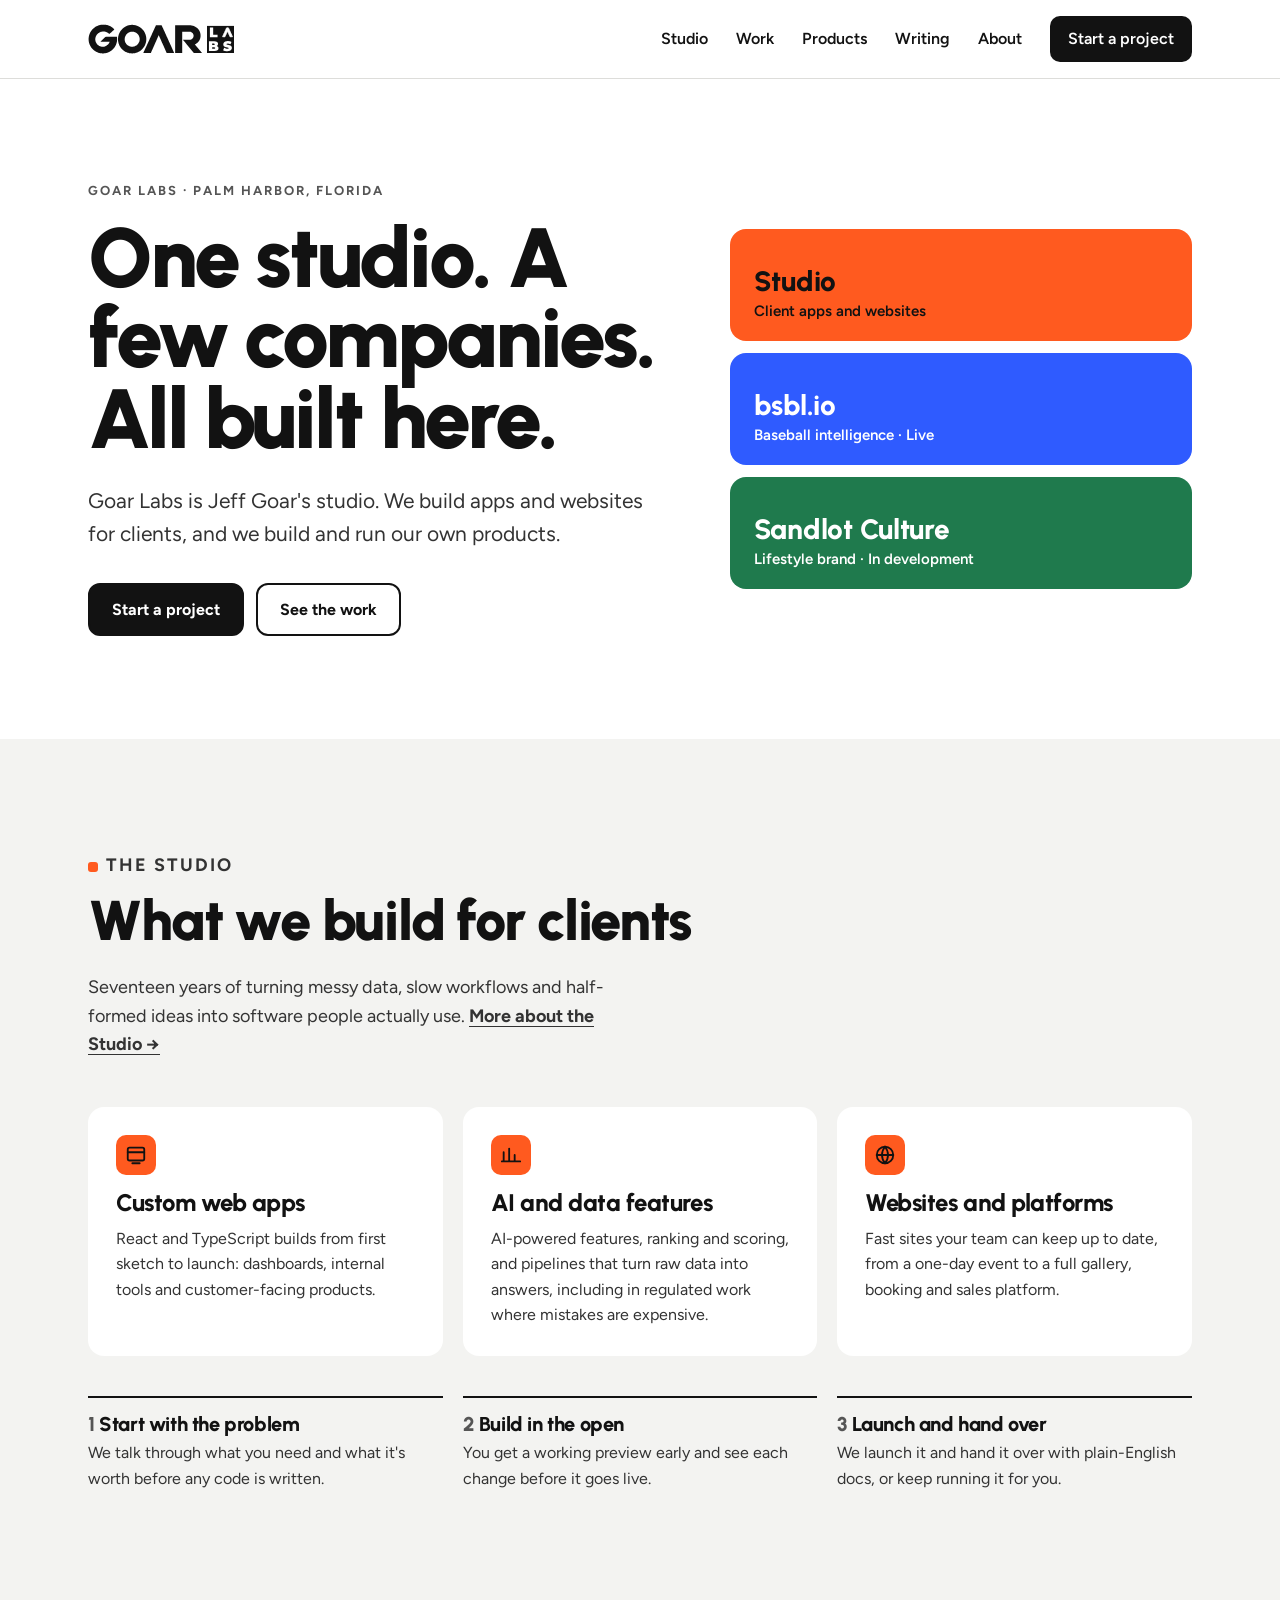
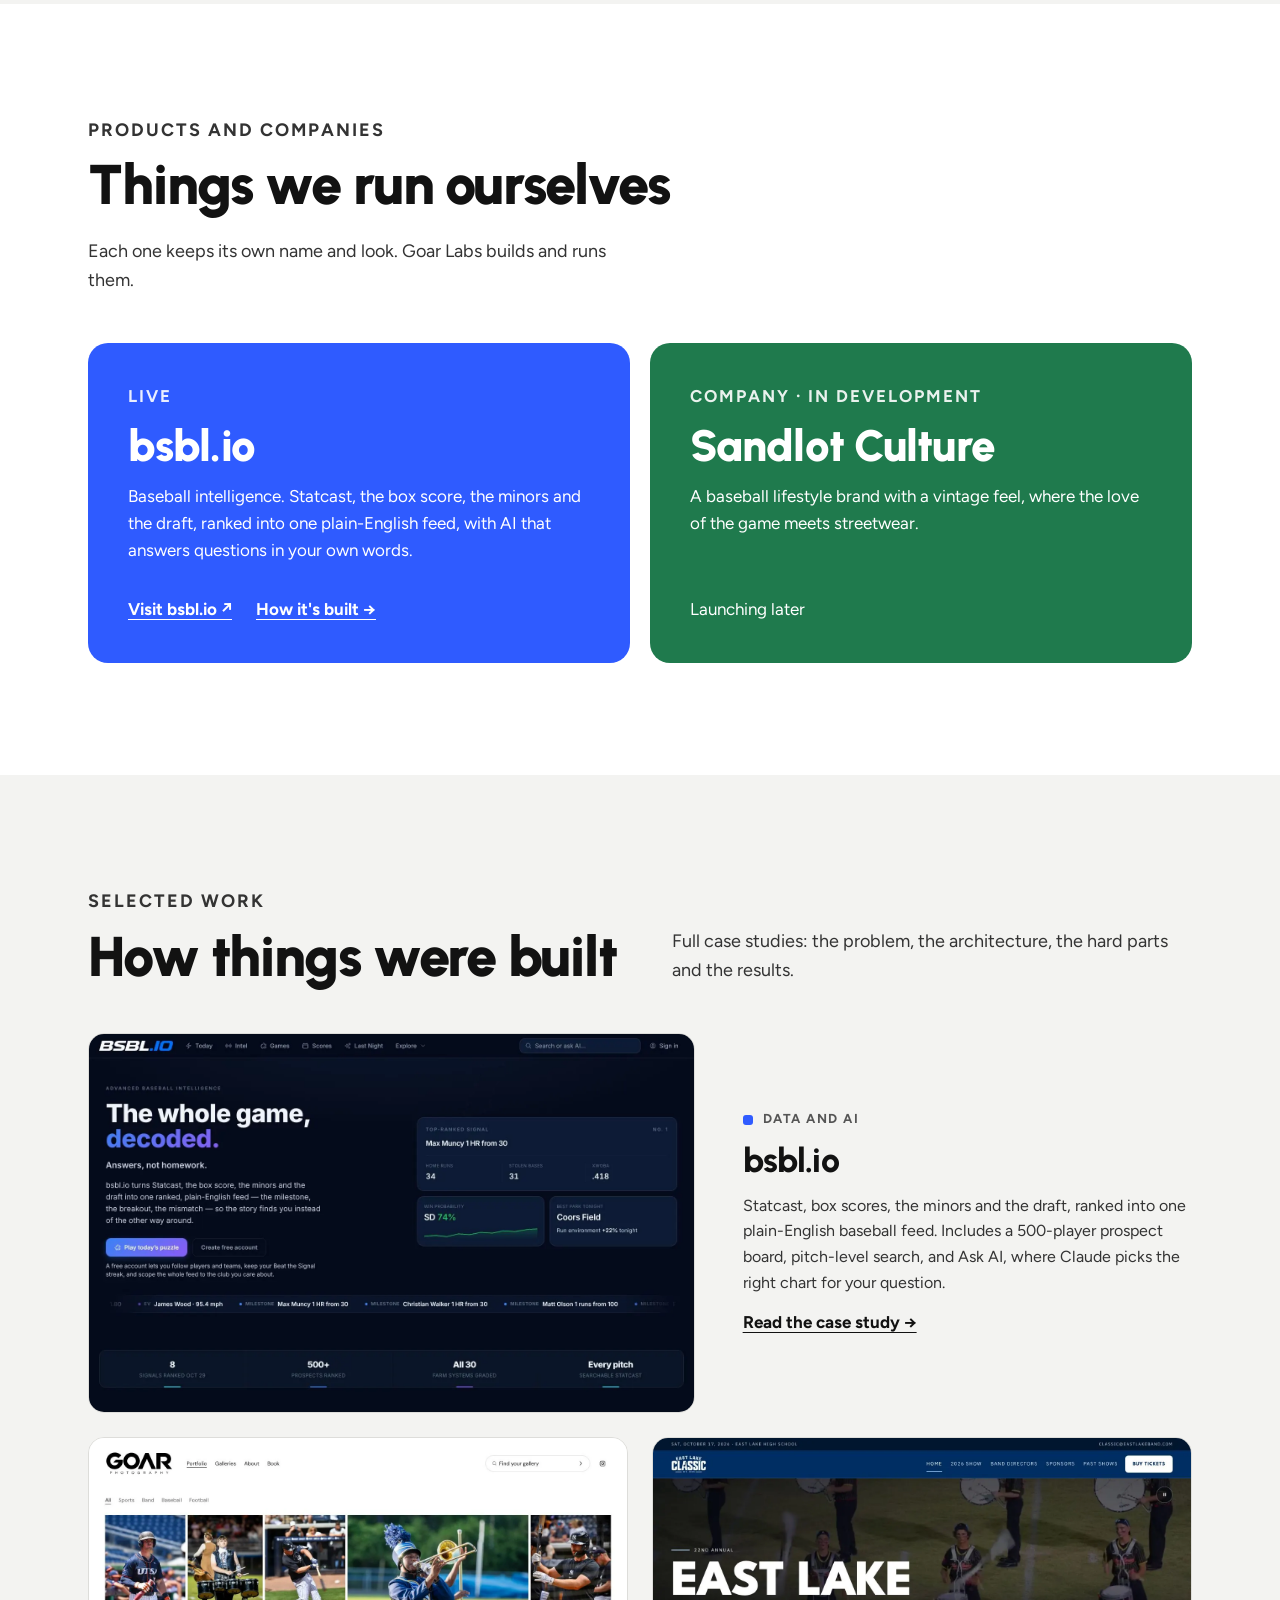
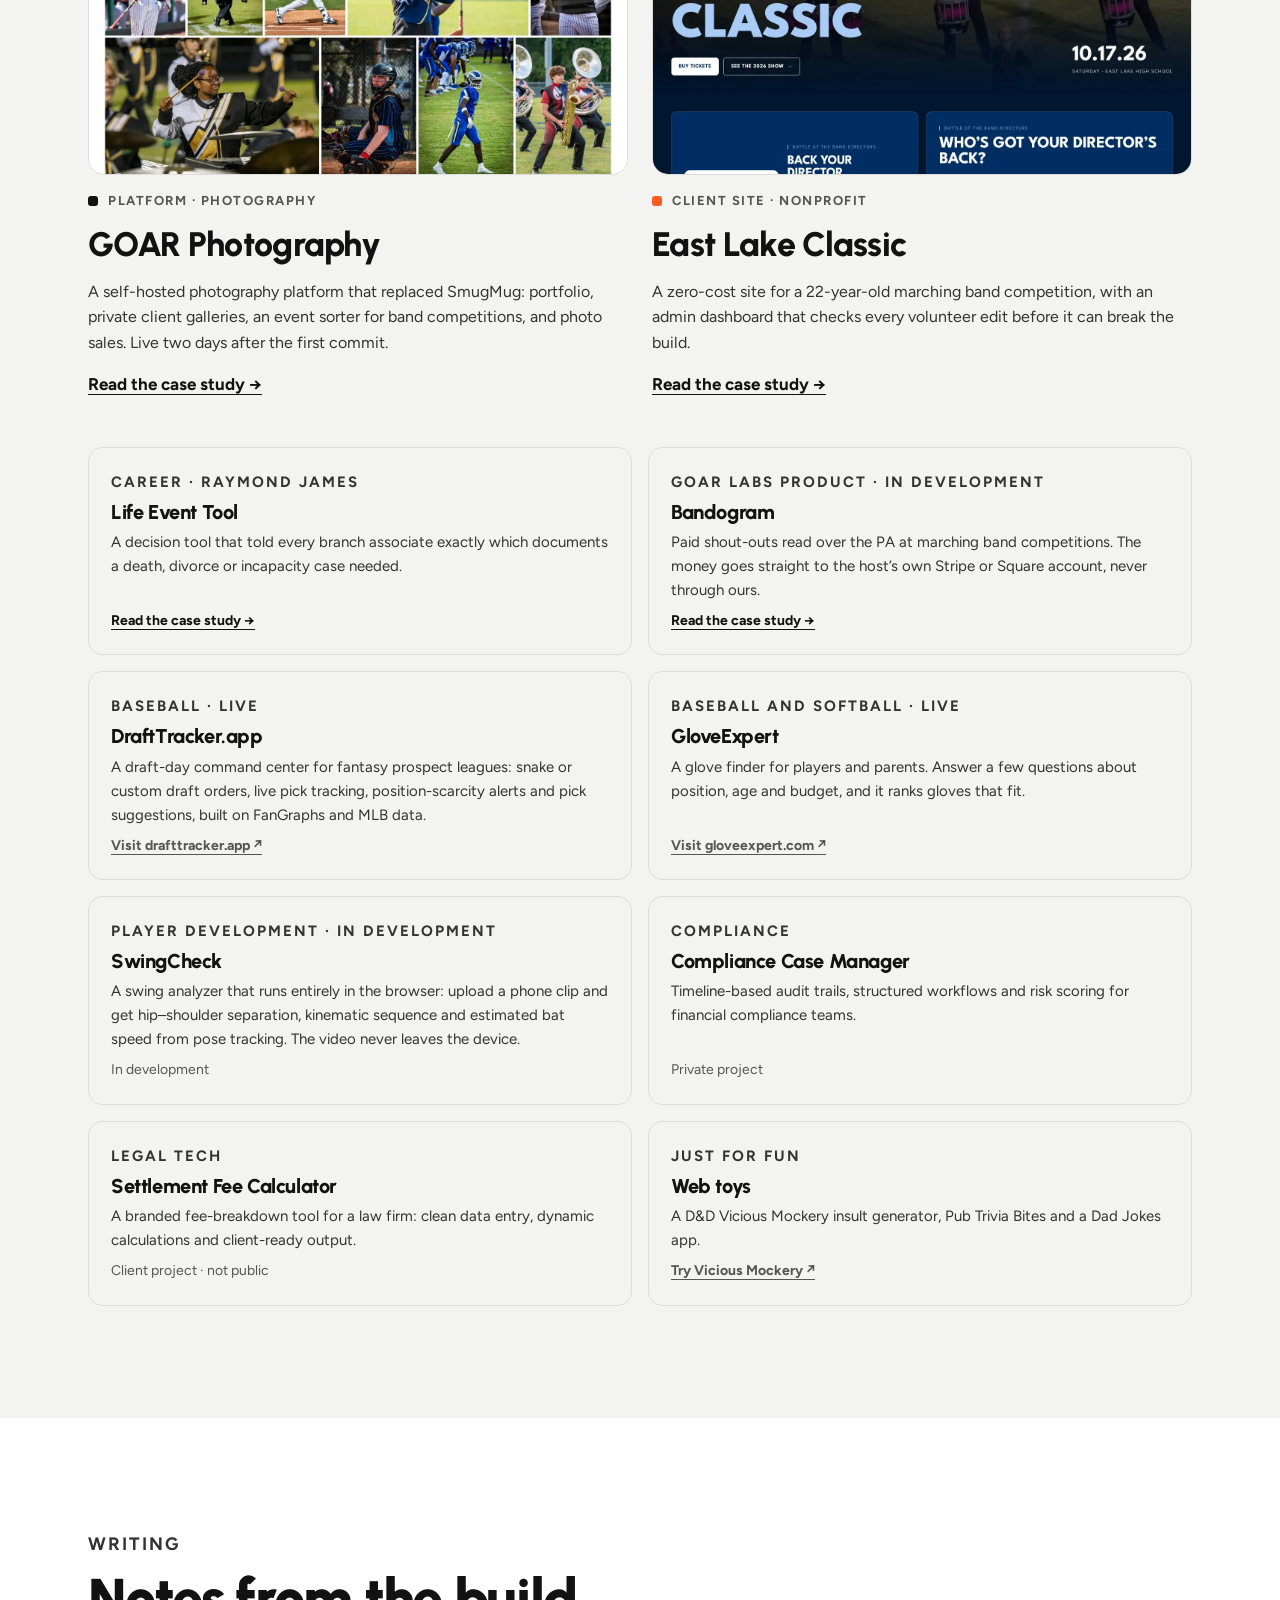
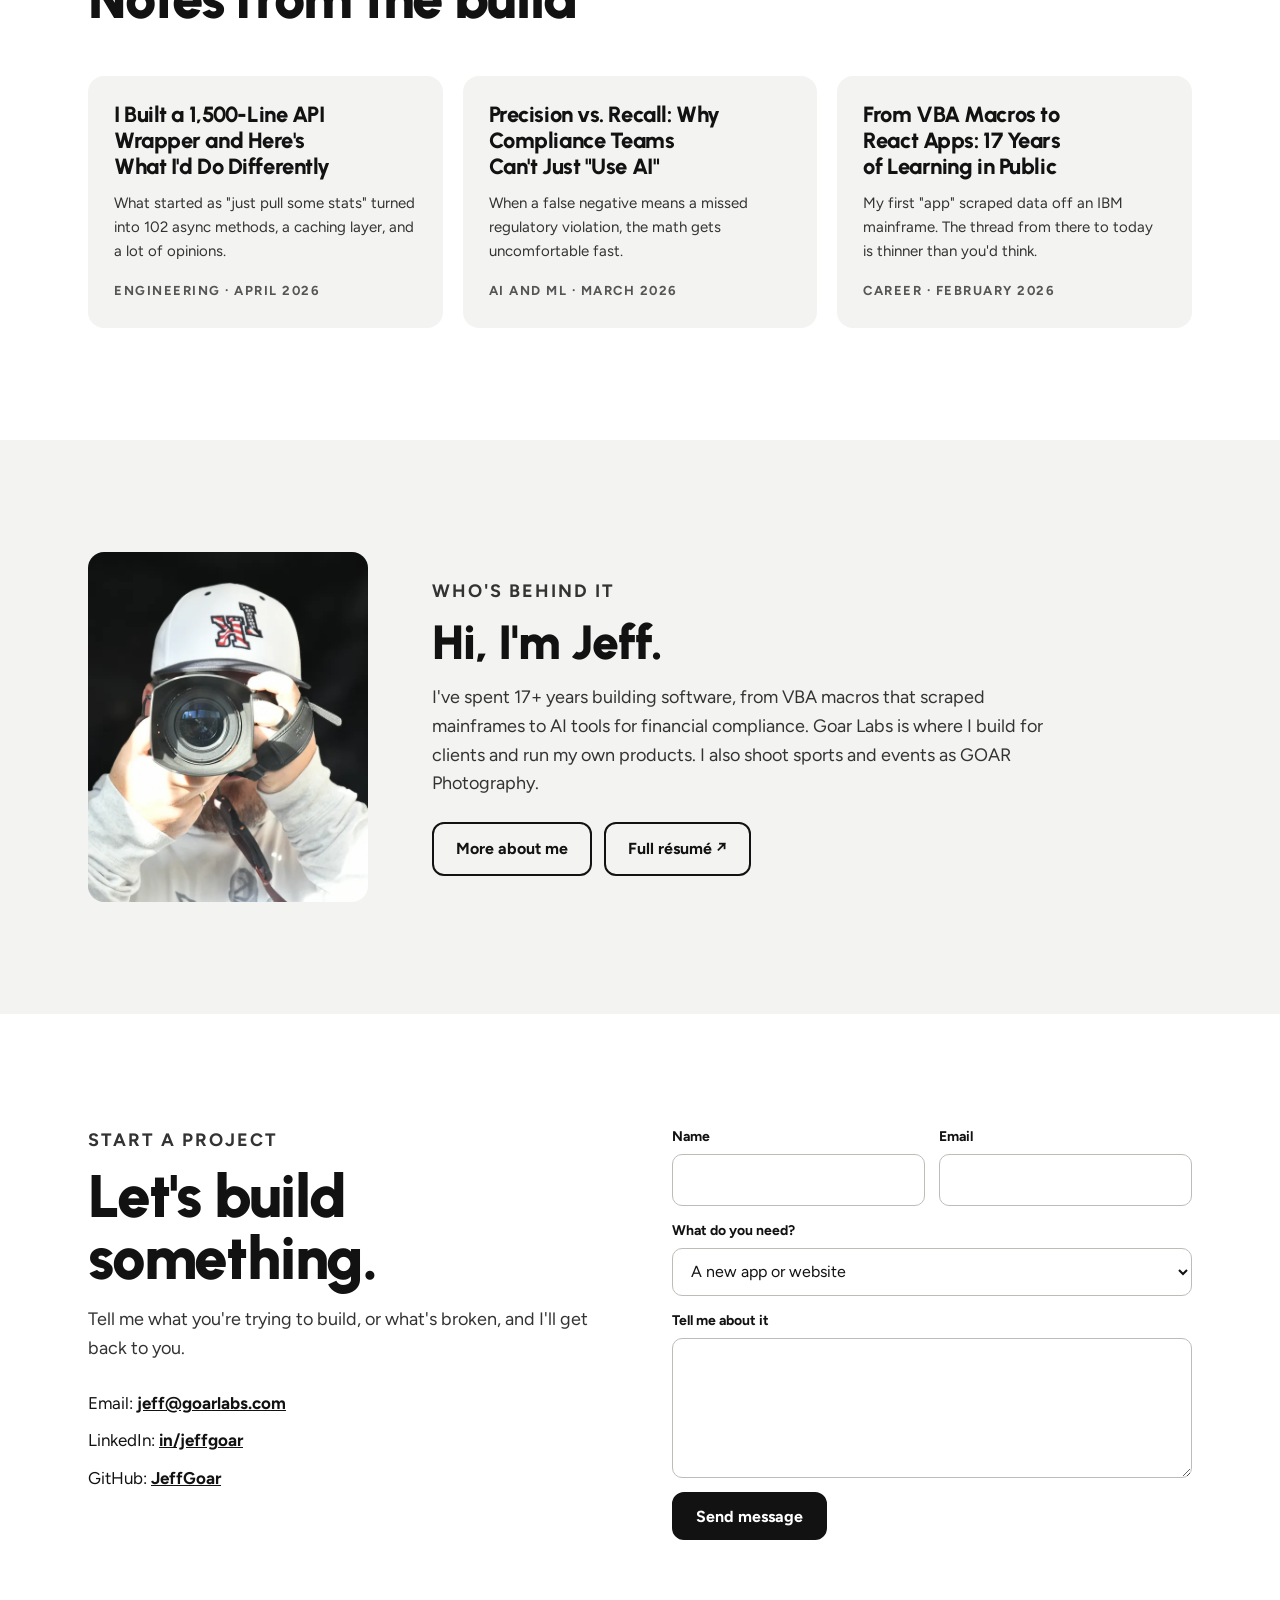
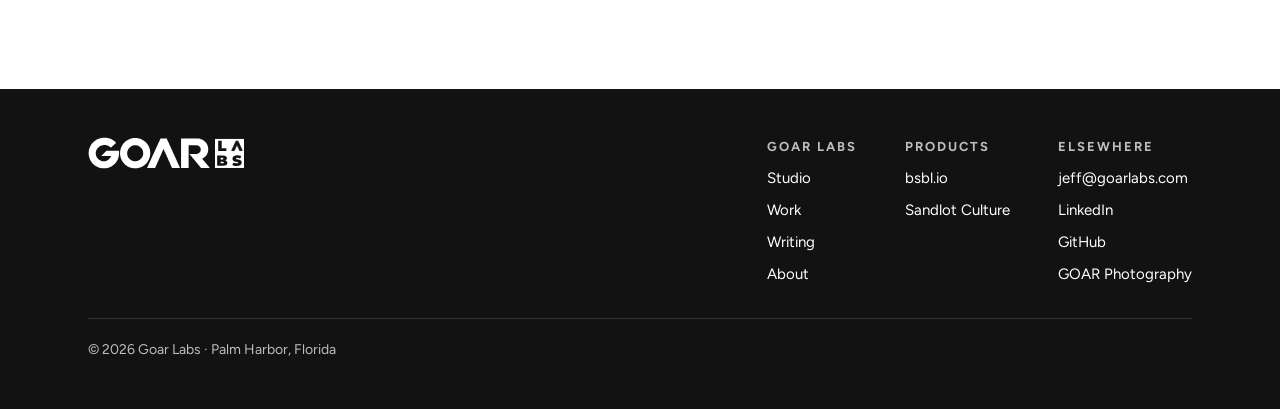
==== index.html @ efc2dc74 "Goar Labs site, with a Studio page for client work Fresh start of goarlabs.com in this repo, moved f" ====
<!DOCTYPE html>
<html lang="en">
<head>
<meta charset="UTF-8">
<meta name="viewport" content="width=device-width, initial-scale=1">
<title>Goar Labs: apps, websites and products from Palm Harbor, Florida</title>
<meta name="description" content="Goar Labs is Jeff Goar's studio in Palm Harbor, Florida. We build apps and websites for clients and run our own products, including bsbl.io.">
<meta name="author" content="Jeff Goar">
<link rel="canonical" href="https://goarlabs.com/">
<meta property="og:type" content="website">
<meta property="og:site_name" content="Goar Labs">
<meta property="og:url" content="https://goarlabs.com/">
<meta property="og:title" content="Goar Labs">
<meta property="og:description" content="One studio. A few companies. All built here. Apps, websites and products from Palm Harbor, Florida.">
<meta property="og:image" content="https://goarlabs.com/og-image.png">
<meta property="og:image:width" content="1200">
<meta property="og:image:height" content="630">
<meta property="og:image:alt" content="Goar Labs logo with the line: One studio. A few companies. All built here.">
<meta name="twitter:card" content="summary_large_image">
<meta name="twitter:image" content="https://goarlabs.com/og-image.png">
<meta name="theme-color" content="#FFFFFF">
<link rel="icon" href="/assets/brand/goar-labs-favicon.svg" type="image/svg+xml">
<link rel="icon" href="/assets/brand/favicon-32.png" sizes="32x32" type="image/png">
<link rel="apple-touch-icon" href="/assets/brand/apple-touch-icon.png">
<link rel="preconnect" href="https://fonts.googleapis.com">
<link rel="preconnect" href="https://fonts.gstatic.com" crossorigin>
<link rel="stylesheet" href="https://fonts.googleapis.com/css2?family=Urbanist:wght@700;800;900&family=Figtree:wght@400;500;600;700&display=swap">
<link rel="stylesheet" href="/assets/site.css">
<script type="application/ld+json">
{"@context":"https://schema.org","@type":"Organization","name":"Goar Labs","url":"https://goarlabs.com/","logo":"https://goarlabs.com/assets/brand/icon-512.png","founder":{"@type":"Person","name":"Jeff Goar","url":"https://www.jeffgoar.com/"},"email":"jeff@goarlabs.com","address":{"@type":"PostalAddress","addressLocality":"Palm Harbor","addressRegion":"FL","addressCountry":"US"},"sameAs":["https://www.linkedin.com/in/jeffgoar/","https://github.com/JeffGoar"]}
</script>
</head>
<body>
<a class="skip-link" href="#main">Skip to content</a>
<header class="site-header"><div class="wrap">
  <a class="brand" href="/" aria-label="Goar Labs home"><img src="/assets/brand/goar-labs-logo.svg" alt="Goar Labs" width="148" height="30"></a>
  <nav class="site-nav" aria-label="Main"><a href="/studio/">Studio</a><a href="/#work">Work</a><a href="/#products">Products</a><a href="/#writing">Writing</a><a href="/about.html">About</a><a class="nav-cta" href="/#contact">Start a project</a></nav>
</div></header>

<main id="main">

<section class="hero">
  <div class="wrap">
    <div>
      <p class="eyebrow">Goar Labs · Palm Harbor, Florida</p>
      <h1 style="margin-top: 16px">One studio. A few companies. All built here.</h1>
      <p class="hero-lede">Goar Labs is Jeff Goar's studio. We build apps and websites for clients, and we build and run our own products.</p>
      <div class="btn-row"><a class="btn btn-primary" href="#contact">Start a project</a><a class="btn btn-secondary" href="#work">See the work</a></div>
    </div>
    <div class="hero-tiles">
      <a class="tile tile-studio" href="/studio/"><b>Studio</b><span>Client apps and websites</span></a>
      <a class="tile tile-bsbl" href="#products"><b>bsbl.io</b><span>Baseball intelligence · Live</span></a>
      <a class="tile tile-sandlot" href="#products"><b>Sandlot Culture</b><span>Lifestyle brand · In development</span></a>
    </div>
  </div>
</section>

<section class="section section-panel" id="studio">
  <div class="wrap">
    <div class="section-head">
      <div><p class="eyebrow"><span class="dot dot-studio" style="display: inline-block; margin-right: 8px; vertical-align: -1px"></span>The Studio</p><h2 style="margin-top: 12px">What we build for clients</h2></div>
      <p>Seventeen years of turning messy data, slow workflows and half-formed ideas into software people actually use. <a class="text-link" href="/studio/">More about the Studio →</a></p>
    </div>
    <div class="services">
      <div class="service">
        <span class="service-mark" aria-hidden="true"><svg viewBox="0 0 24 24"><rect x="3" y="4" width="18" height="14" rx="2"/><path d="M3 9h18M8 21h8"/></svg></span>
        <h3>Custom web apps</h3>
        <p>React and TypeScript builds from first sketch to launch: dashboards, internal tools and customer-facing products.</p>
      </div>
      <div class="service">
        <span class="service-mark" aria-hidden="true"><svg viewBox="0 0 24 24"><path d="M4 19V9M10 19V5M16 19v-7M22 19H2"/></svg></span>
        <h3>AI and data features</h3>
        <p>AI-powered features, ranking and scoring, and pipelines that turn raw data into answers, including in regulated work where mistakes are expensive.</p>
      </div>
      <div class="service">
        <span class="service-mark" aria-hidden="true"><svg viewBox="0 0 24 24"><circle cx="12" cy="12" r="9"/><path d="M3 12h18M12 3a14 14 0 0 1 0 18M12 3a14 14 0 0 0 0 18"/></svg></span>
        <h3>Websites and platforms</h3>
        <p>Fast sites your team can keep up to date, from a one-day event to a full gallery, booking and sales platform.</p>
      </div>
    </div>
    <div class="steps">
      <div class="step"><h3>Start with the problem</h3><p>We talk through what you need and what it's worth before any code is written.</p></div>
      <div class="step"><h3>Build in the open</h3><p>You get a working preview early and see each change before it goes live.</p></div>
      <div class="step"><h3>Launch and hand over</h3><p>We launch it and hand it over with plain-English docs, or keep running it for you.</p></div>
    </div>
  </div>
</section>

<section class="section" id="products">
  <div class="wrap">
    <div class="section-head">
      <div><p class="eyebrow">Products and companies</p><h2 style="margin-top: 12px">Things we run ourselves</h2></div>
      <p>Each one keeps its own name and look. Goar Labs builds and runs them.</p>
    </div>
    <div class="ventures">
      <div class="venture venture-bsbl">
        <p class="eyebrow">Live</p>
        <h3>bsbl.io</h3>
        <p>Baseball intelligence. Statcast, the box score, the minors and the draft, ranked into one plain-English feed, with AI that answers questions in your own words.</p>
        <div class="venture-links"><a href="https://bsbl.io" target="_blank" rel="noopener">Visit bsbl.io ↗</a><a href="/work/bsbl-io.html">How it's built →</a></div>
      </div>
      <div class="venture venture-sandlot">
        <p class="eyebrow">Company · In development</p>
        <h3>Sandlot Culture</h3>
        <p>A baseball lifestyle brand with a vintage feel, where the love of the game meets streetwear.</p>
        <div class="venture-links"><span>Launching later</span></div>
      </div>
    </div>
  </div>
</section>

<section class="section section-panel" id="work">
  <div class="wrap">
    <div class="section-head">
      <div><p class="eyebrow">Selected work</p><h2 style="margin-top: 12px">How things were built</h2></div>
      <p>Full case studies: the problem, the architecture, the hard parts and the results.</p>
    </div>
    <div class="work-grid">
      <a class="work-card featured" href="/work/bsbl-io.html">
        <span class="work-shot"><img src="/assets/work/bsbl-io/home.webp" width="1440" height="900" alt="bsbl.io home page with the headline The whole game, decoded and a top-ranked signal card" loading="lazy"></span>
        <span style="display: flex; flex-direction: column; gap: 14px">
          <span class="work-meta"><span class="dot dot-bsbl"></span>Data and AI</span>
          <h3>bsbl.io</h3>
          <p>Statcast, box scores, the minors and the draft, ranked into one plain-English baseball feed. Includes a 500-player prospect board, pitch-level search, and Ask AI, where Claude picks the right chart for your question.</p>
          <span class="text-link">Read the case study →</span>
        </span>
      </a>
      <a class="work-card" href="/work/goar-photography.html">
        <span class="work-shot"><img src="/assets/work/goar-photography/home.webp" width="1440" height="900" alt="GOAR Photography portfolio grid of sports and marching band photos" loading="lazy"></span>
        <span class="work-meta"><span class="dot dot-ink"></span>Platform · Photography</span>
        <h3>GOAR Photography</h3>
        <p>A self-hosted photography platform that replaced SmugMug: portfolio, private client galleries, an event sorter for band competitions, and photo sales. Live two days after the first commit.</p>
        <span class="text-link">Read the case study →</span>
      </a>
      <a class="work-card" href="/work/east-lake-classic.html">
        <span class="work-shot"><img src="/assets/work/east-lake-classic/home.webp" width="1440" height="900" alt="East Lake Classic home page with a marching band hero and the show date" loading="lazy"></span>
        <span class="work-meta"><span class="dot dot-studio"></span>Client site · Nonprofit</span>
        <h3>East Lake Classic</h3>
        <p>A zero-cost site for a 22-year-old marching band competition, with an admin dashboard that checks every volunteer edit before it can break the build.</p>
        <span class="text-link">Read the case study →</span>
      </a>
    </div>
    <div class="mini-grid">
      <a class="mini" href="/work/life-event-tool.html" style="text-decoration: none"><p class="eyebrow">Career · Raymond James</p><h3>Life Event Tool</h3><p>A decision tool that told every branch associate exactly which documents a death, divorce or incapacity case needed.</p><span class="status text-link" style="color: var(--ink)">Read the case study →</span></a>
      <a class="mini" href="/work/bandogram.html" style="text-decoration: none"><p class="eyebrow">Goar Labs product · In development</p><h3>Bandogram</h3><p>Paid shout-outs read over the PA at marching band competitions. The money goes straight to the host’s own Stripe or Square account, never through ours.</p><span class="status text-link" style="color: var(--ink)">Read the case study →</span></a>
      <div class="mini"><p class="eyebrow">Baseball · Live</p><h3>DraftTracker.app</h3><p>A draft-day command center for fantasy prospect leagues: snake or custom draft orders, live pick tracking, position-scarcity alerts and pick suggestions, built on FanGraphs and MLB data.</p><a class="status text-link" href="https://drafttracker.app" target="_blank" rel="noopener">Visit drafttracker.app ↗</a></div>
      <div class="mini"><p class="eyebrow">Baseball and softball · Live</p><h3>GloveExpert</h3><p>A glove finder for players and parents. Answer a few questions about position, age and budget, and it ranks gloves that fit.</p><a class="status text-link" href="https://gloveexpert.com" target="_blank" rel="noopener">Visit gloveexpert.com ↗</a></div>
      <div class="mini"><p class="eyebrow">Player development · In development</p><h3>SwingCheck</h3><p>A swing analyzer that runs entirely in the browser: upload a phone clip and get hip–shoulder separation, kinematic sequence and estimated bat speed from pose tracking. The video never leaves the device.</p><span class="status">In development</span></div>
      <div class="mini"><p class="eyebrow">Compliance</p><h3>Compliance Case Manager</h3><p>Timeline-based audit trails, structured workflows and risk scoring for financial compliance teams.</p><span class="status">Private project</span></div>
      <div class="mini"><p class="eyebrow">Legal tech</p><h3>Settlement Fee Calculator</h3><p>A branded fee-breakdown tool for a law firm: clean data entry, dynamic calculations and client-ready output.</p><span class="status">Client project · not public</span></div>
      <div class="mini"><p class="eyebrow">Just for fun</p><h3>Web toys</h3><p>A D&amp;D Vicious Mockery insult generator, Pub Trivia Bites and a Dad Jokes app.</p><a class="status text-link" href="https://jeffgoar.com/viciousmockery/" target="_blank" rel="noopener">Try Vicious Mockery ↗</a></div>
    </div>
  </div>
</section>

<section class="section" id="writing">
  <div class="wrap">
    <div class="section-head">
      <div><p class="eyebrow">Writing</p><h2 style="margin-top: 12px">Notes from the build</h2></div>
    </div>
    <div class="post-grid">
      <a class="post" href="/writing/api-wrapper.html" style="background: var(--panel)"><h3>I Built a 1,500-Line API Wrapper and Here's What I'd Do Differently</h3><p>What started as "just pull some stats" turned into 102 async methods, a caching layer, and a lot of opinions.</p><span class="work-meta">Engineering · April 2026</span></a>
      <a class="post" href="/writing/precision-vs-recall.html" style="background: var(--panel)"><h3>Precision vs. Recall: Why Compliance Teams Can't Just "Use AI"</h3><p>When a false negative means a missed regulatory violation, the math gets uncomfortable fast.</p><span class="work-meta">AI and ML · March 2026</span></a>
      <a class="post" href="/writing/vba-to-react.html" style="background: var(--panel)"><h3>From VBA Macros to React Apps: 17 Years of Learning in Public</h3><p>My first "app" scraped data off an IBM mainframe. The thread from there to today is thinner than you'd think.</p><span class="work-meta">Career · February 2026</span></a>
    </div>
  </div>
</section>

<section class="section section-panel about-strip">
  <div class="wrap">
    <img src="/assets/about/jeff-600.webp" width="600" height="750" alt="Jeff Goar holding a camera" loading="lazy">
    <div>
      <p class="eyebrow">Who's behind it</p>
      <h2 style="margin-top: 12px">Hi, I'm Jeff.</h2>
      <p>I've spent 17+ years building software, from VBA macros that scraped mainframes to AI tools for financial compliance. Goar Labs is where I build for clients and run my own products. I also shoot sports and events as GOAR Photography.</p>
      <div class="btn-row"><a class="btn btn-secondary" href="/about.html">More about me</a><a class="btn btn-secondary" href="https://www.jeffgoar.com/#experience" target="_blank" rel="noopener">Full résumé ↗</a></div>
    </div>
  </div>
</section>

<section class="section contact" id="contact">
  <div class="wrap">
    <div class="contact-intro">
      <p class="eyebrow">Start a project</p>
      <h2 style="margin-top: 12px">Let's build something.</h2>
      <p>Tell me what you're trying to build, or what's broken, and I'll get back to you.</p>
      <div class="contact-direct">
        <span>Email: <a href="mailto:jeff@goarlabs.com">jeff@goarlabs.com</a></span>
        <span>LinkedIn: <a href="https://www.linkedin.com/in/jeffgoar/" target="_blank" rel="noopener">in/jeffgoar</a></span>
        <span>GitHub: <a href="https://github.com/JeffGoar" target="_blank" rel="noopener">JeffGoar</a></span>
      </div>
    </div>
    <form class="contact-form" id="contact-form" novalidate>
      <div class="field-row">
        <div class="field"><label for="cf-name">Name</label><input id="cf-name" name="name" type="text" autocomplete="name" required></div>
        <div class="field"><label for="cf-email">Email</label><input id="cf-email" name="email" type="email" autocomplete="email" required></div>
      </div>
      <div class="field"><label for="cf-kind">What do you need?</label>
        <select id="cf-kind" name="kind"><option>A new app or website</option><option>An AI or data feature</option><option>Fixing or improving something</option><option>Something else</option></select>
      </div>
      <div class="field"><label for="cf-message">Tell me about it</label><textarea id="cf-message" name="message" required></textarea></div>
      <div><button class="btn btn-primary" type="submit">Send message</button></div>
      <p class="form-status" id="form-status" role="status" aria-live="polite"></p>
    </form>
  </div>
</section>

</main>

<footer class="site-footer"><div class="wrap">
  <a href="/" aria-label="Goar Labs home"><img src="/assets/brand/goar-labs-logo-white.svg" alt="Goar Labs" width="158" height="32"></a>
  <div class="footer-cols">
    <div><b>Goar Labs</b><a href="/studio/">Studio</a><a href="/#work">Work</a><a href="/#writing">Writing</a><a href="/about.html">About</a></div>
    <div><b>Products</b><a href="https://bsbl.io" target="_blank" rel="noopener">bsbl.io</a><span>Sandlot Culture</span></div>
    <div><b>Elsewhere</b><a href="mailto:jeff@goarlabs.com">jeff@goarlabs.com</a><a href="https://www.linkedin.com/in/jeffgoar/" target="_blank" rel="noopener">LinkedIn</a><a href="https://github.com/JeffGoar" target="_blank" rel="noopener">GitHub</a><a href="https://goarphotography.com" target="_blank" rel="noopener">GOAR Photography</a></div>
  </div>
  <p class="footer-base">© 2026 Goar Labs · Palm Harbor, Florida</p>
</div></footer>

<script>
// Set to a form endpoint (e.g. https://formspree.io/f/xxxxxxx) to send in the background.
// While empty, the form opens a pre-filled email instead.
var FORM_ENDPOINT = '';
var CONTACT_EMAIL = 'jeff@goarlabs.com';
document.getElementById('contact-form').addEventListener('submit', function (e) {
  e.preventDefault();
  var form = this;
  var name = form.name.value.trim(), email = form.email.value.trim(), kind = form.kind.value, msg = form.message.value.trim();
  var status = document.getElementById('form-status');
  function say(text, kindClass) { status.textContent = text; status.className = 'form-status ' + (kindClass || ''); }
  if (!name || !email || !msg) { say('Please fill in your name, email and message.', 'is-error'); return; }
  if (!/^[^\s@]+@[^\s@]+\.[^\s@]+$/.test(email)) { say('Please enter a valid email address.', 'is-error'); return; }
  if (!FORM_ENDPOINT) {
    window.location.href = 'mailto:' + CONTACT_EMAIL + '?subject=' + encodeURIComponent(kind + ' — ' + name) +
      '&body=' + encodeURIComponent(msg + '\n\n— ' + name + ' (' + email + ')');
    say('Opening your email app… If nothing happens, email ' + CONTACT_EMAIL + ' directly.', 'is-ok');
    return;
  }
  var btn = form.querySelector('button'); btn.disabled = true; say('Sending…');
  fetch(FORM_ENDPOINT, { method: 'POST', headers: { 'Content-Type': 'application/json', 'Accept': 'application/json' }, body: JSON.stringify({ name: name, email: email, kind: kind, message: msg }) })
    .then(function (r) { if (!r.ok) throw new Error(r.status); form.reset(); say('Thanks, ' + name + '! Your message is on its way.', 'is-ok'); })
    .catch(function () { say('Something went wrong. Please email ' + CONTACT_EMAIL + ' directly.', 'is-error'); })
    .then(function () { btn.disabled = false; });
});
</script>
</body>
</html>
---- assets/site.css ----
/* Goar Labs site styles. One stylesheet for every page; case studies add work/case-study.css. */
:root {
  --ink: #121212; --paper: #FFFFFF; --panel: #F3F3F1; --line: #DDDDDA; --muted: #555555;
  --studio: #FF5A1F; --bsbl: #2F5BFF; --sandlot: #1F7A4D;
  --display: 'Urbanist', 'Helvetica Neue', Arial, sans-serif;
  --body: 'Figtree', 'Helvetica Neue', Arial, sans-serif;
  --mono: 'JetBrains Mono', ui-monospace, Menlo, monospace;
  --max: 1200px;
  --gutter: clamp(20px, 5vw, 48px);
}
*, *::before, *::after { box-sizing: border-box; }
html { scroll-behavior: smooth; -webkit-text-size-adjust: 100%; }
body { margin: 0; background: var(--paper); color: var(--ink); font-family: var(--body); font-size: 17px; line-height: 1.6; -webkit-font-smoothing: antialiased; }
img { max-width: 100%; height: auto; display: block; }
a { color: inherit; }
h1, h2, h3 { font-family: var(--display); font-weight: 800; line-height: 1.02; letter-spacing: -0.02em; margin: 0; text-wrap: balance; }
p { margin: 0; }
:focus-visible { outline: 3px solid var(--bsbl); outline-offset: 3px; border-radius: 4px; }
.skip-link { position: absolute; left: -9999px; top: 8px; background: var(--ink); color: var(--paper); padding: 10px 16px; z-index: 100; }
.skip-link:focus { left: 8px; }
.wrap { max-width: var(--max); margin: 0 auto; padding-inline: var(--gutter); }
.eyebrow { font-size: 13px; font-weight: 700; letter-spacing: 2px; text-transform: uppercase; color: var(--muted); }

/* Header */
.site-header { position: sticky; top: 0; z-index: 50; background: rgba(255,255,255,0.94); backdrop-filter: saturate(1.4) blur(10px); border-bottom: 1px solid var(--line); }
.site-header .wrap { display: flex; align-items: center; justify-content: space-between; gap: 16px 32px; flex-wrap: wrap; padding-block: 16px; }
.brand { display: inline-flex; flex-shrink: 0; }
.brand img { height: 30px; width: auto; }
.site-nav { display: flex; align-items: center; gap: 6px 28px; flex-wrap: wrap; }
.site-nav a { text-decoration: none; font-weight: 600; font-size: 16px; padding: 8px 0; }
.site-nav a:hover { color: var(--muted); }
.site-nav a[aria-current="page"] { text-decoration: underline; text-underline-offset: 6px; text-decoration-thickness: 2px; }
.site-nav .nav-cta { background: var(--ink); color: var(--paper); padding: 10px 18px; border-radius: 10px; }
.site-nav .nav-cta:hover { background: #333; color: var(--paper); }

/* Buttons */
.btn { display: inline-flex; align-items: center; justify-content: center; gap: 8px; min-height: 48px; padding: 12px 22px; border-radius: 12px; font-family: var(--body); font-size: 16px; font-weight: 700; text-decoration: none; border: 2px solid var(--ink); cursor: pointer; transition: background 0.2s, color 0.2s, transform 0.2s; }
.btn-primary { background: var(--ink); color: var(--paper); }
.btn-primary:hover { background: #333; border-color: #333; }
.btn-secondary { background: transparent; color: var(--ink); }
.btn-secondary:hover { background: var(--ink); color: var(--paper); }
.btn-row { display: flex; flex-wrap: wrap; gap: 12px; }

/* Sections */
.section { padding-block: clamp(64px, 9vw, 112px); }
.section-panel { background: var(--panel); }
.section-head { display: flex; justify-content: space-between; align-items: flex-end; gap: 24px; flex-wrap: wrap; margin-bottom: clamp(32px, 4vw, 48px); }
.section-head h2 { font-size: clamp(36px, 5vw, 56px); font-weight: 900; }
.section-head p { max-width: 520px; color: #333; font-size: 18px; }
.text-link { font-weight: 700; text-decoration: underline; text-underline-offset: 4px; }
.text-link:hover { color: var(--muted); }

/* Hero */
.hero { padding-block: clamp(56px, 8vw, 104px); }
.hero .wrap { display: grid; grid-template-columns: minmax(0, 1.25fr) minmax(0, 1fr); gap: clamp(32px, 5vw, 64px); align-items: center; }
.hero h1 { font-size: clamp(44px, 7vw, 84px); font-weight: 900; letter-spacing: -0.035em; line-height: 0.96; }
.hero-lede { font-size: clamp(18px, 2vw, 21px); color: #333; max-width: 560px; margin: 24px 0 32px; }
.hero-tiles { display: flex; flex-direction: column; gap: 12px; }

/* Venture tiles: one color per part of Goar Labs */
.tile { display: flex; flex-direction: column; justify-content: flex-end; gap: 2px; min-height: 112px; padding: 18px 24px; border-radius: 16px; text-decoration: none; transition: transform 0.25s; }
a.tile:hover { transform: translateX(4px); }
.tile b { font-family: var(--display); font-size: 28px; font-weight: 800; letter-spacing: -0.01em; line-height: 1.1; }
.tile span { font-size: 15px; font-weight: 600; }
.tile-studio { background: var(--studio); color: var(--ink); }
.tile-bsbl { background: var(--bsbl); color: var(--paper); }
.tile-sandlot { background: var(--sandlot); color: var(--paper); }
.tile-neutral { background: var(--panel); color: var(--ink); }
.tile-neutral span { color: var(--muted); }

/* Studio services */
.services { display: grid; grid-template-columns: repeat(3, minmax(0, 1fr)); gap: 20px; }
.service { background: var(--paper); border-radius: 16px; padding: 28px; display: flex; flex-direction: column; gap: 10px; }
.service h3 { font-size: 24px; }
.service p { color: #333; font-size: 16px; }
.service-mark { width: 40px; height: 40px; border-radius: 10px; background: var(--studio); display: flex; align-items: center; justify-content: center; margin-bottom: 6px; }
.service-mark svg { width: 22px; height: 22px; stroke: var(--ink); fill: none; stroke-width: 2; stroke-linecap: round; stroke-linejoin: round; }
.steps { display: grid; grid-template-columns: repeat(3, minmax(0, 1fr)); gap: 20px; margin-top: 40px; counter-reset: step; }
.step { border-top: 2px solid var(--ink); padding-top: 16px; }
.step h3 { font-size: 20px; margin-bottom: 6px; }
.step h3::before { counter-increment: step; content: counter(step) "  "; color: var(--muted); }
.step p { color: #333; font-size: 16px; }

/* Products and companies */
.ventures { display: grid; grid-template-columns: repeat(2, minmax(0, 1fr)); gap: 20px; }
.venture { border-radius: 20px; padding: clamp(28px, 4vw, 40px); display: flex; flex-direction: column; gap: 14px; min-height: 320px; }
.venture .eyebrow { color: inherit; opacity: 0.9; }
.venture h3 { font-size: clamp(34px, 4vw, 44px); font-weight: 900; }
.venture p { font-size: 17px; max-width: 460px; }
.venture .venture-links { margin-top: auto; display: flex; flex-wrap: wrap; gap: 12px 24px; }
.venture .venture-links a { font-weight: 700; text-decoration: underline; text-underline-offset: 4px; }
.venture-bsbl { background: var(--bsbl); color: var(--paper); }
.venture-sandlot { background: var(--sandlot); color: var(--paper); }

/* Work */
.work-grid { display: grid; grid-template-columns: repeat(2, minmax(0, 1fr)); gap: 24px; }
.work-card { display: flex; flex-direction: column; gap: 16px; text-decoration: none; }
.work-card.featured { grid-column: 1 / -1; display: grid; grid-template-columns: minmax(0, 1.35fr) minmax(0, 1fr); gap: clamp(24px, 4vw, 48px); align-items: center; }
.work-shot { border-radius: 16px; overflow: hidden; border: 1px solid var(--line); background: var(--panel); }
.work-shot img { width: 100%; aspect-ratio: 16 / 10; object-fit: cover; object-position: top; transition: transform 0.5s; }
.work-card:hover .work-shot img { transform: scale(1.02); }
.work-card h3 { font-size: clamp(26px, 3vw, 34px); }
.work-card p { color: #333; font-size: 16px; }
.work-meta { display: flex; align-items: center; gap: 10px; font-size: 13px; font-weight: 700; letter-spacing: 1.5px; text-transform: uppercase; color: var(--muted); }
.dot { width: 10px; height: 10px; border-radius: 3px; flex-shrink: 0; }
.dot-studio { background: var(--studio); } .dot-bsbl { background: var(--bsbl); } .dot-sandlot { background: var(--sandlot); } .dot-ink { background: var(--ink); }
.work-card .text-link { align-self: flex-start; }
.mini-grid { display: grid; grid-template-columns: repeat(2, minmax(0, 1fr)); gap: 16px; margin-top: 48px; }
.mini { border: 1px solid var(--line); border-radius: 14px; padding: 22px; display: flex; flex-direction: column; gap: 8px; }
.mini h3 { font-size: 20px; }
.mini p { color: #333; font-size: 15px; }
.mini .status { margin-top: auto; font-size: 14px; color: var(--muted); }
.mini-wide { grid-column: 1 / -1; }

/* Writing */
.post-grid { display: grid; grid-template-columns: repeat(3, minmax(0, 1fr)); gap: 20px; }
.post { background: var(--paper); border-radius: 16px; padding: 26px; display: flex; flex-direction: column; gap: 10px; text-decoration: none; transition: transform 0.25s; }
.post:hover { transform: translateY(-3px); }
.post h3 { font-size: 22px; line-height: 1.2; }
.post p { color: #333; font-size: 15px; }
.post .work-meta { margin-top: auto; padding-top: 8px; }

/* About strip */
.about-strip .wrap { display: grid; grid-template-columns: 280px minmax(0, 1fr); gap: clamp(28px, 5vw, 64px); align-items: center; }
.about-strip img { border-radius: 16px; aspect-ratio: 4 / 5; object-fit: cover; width: 100%; }
.about-strip h2 { font-size: clamp(32px, 4vw, 48px); font-weight: 900; margin-bottom: 16px; }
.about-strip p { font-size: 18px; color: #333; max-width: 640px; }
.about-strip .btn-row { margin-top: 24px; }

/* Contact */
.contact .wrap { display: grid; grid-template-columns: minmax(0, 1fr) minmax(0, 1fr); gap: clamp(32px, 5vw, 64px); }
.contact h2 { font-size: clamp(40px, 5vw, 60px); font-weight: 900; margin-bottom: 16px; }
.contact-intro p { font-size: 18px; color: #333; }
.contact-direct { margin-top: 28px; display: flex; flex-direction: column; gap: 10px; font-size: 17px; }
.contact-direct a { font-weight: 700; }
.contact-form { display: flex; flex-direction: column; gap: 14px; }
.field { display: flex; flex-direction: column; gap: 6px; }
.field label { font-size: 14px; font-weight: 700; }
.field input, .field textarea, .field select { font: inherit; font-size: 16px; color: var(--ink); background: var(--paper); border: 1.5px solid #BDBDB8; border-radius: 10px; padding: 12px 14px; min-height: 48px; }
.field input:focus, .field textarea:focus, .field select:focus { border-color: var(--ink); outline: 2px solid var(--ink); outline-offset: 0; }
.field textarea { min-height: 140px; resize: vertical; }
.field-row { display: grid; grid-template-columns: repeat(2, minmax(0, 1fr)); gap: 14px; }
.form-status { font-size: 15px; min-height: 1.5em; }
.form-status.is-error { color: #B42318; }
.form-status.is-ok { color: var(--sandlot); }

/* Footer */
.site-footer { background: var(--ink); color: var(--paper); padding-block: 48px; }
.site-footer .wrap { display: flex; justify-content: space-between; align-items: flex-start; gap: 32px; flex-wrap: wrap; }
.site-footer img { height: 32px; width: auto; }
.footer-cols { display: flex; gap: 48px; flex-wrap: wrap; }
.footer-cols div { display: flex; flex-direction: column; gap: 8px; font-size: 15px; }
.footer-cols b { font-size: 13px; letter-spacing: 2px; text-transform: uppercase; color: #BDBDBD; font-weight: 700; }
.footer-cols a { text-decoration: none; color: var(--paper); }
.footer-cols a:hover { text-decoration: underline; }
.footer-base { width: 100%; border-top: 1px solid #333; padding-top: 20px; font-size: 14px; color: #BDBDBD; }

/* Long-form pages (about, articles) */
.page-head { padding-block: clamp(48px, 7vw, 88px) clamp(24px, 4vw, 40px); }
.page-head h1 { font-size: clamp(42px, 6vw, 72px); font-weight: 900; }
.page-head p { font-size: 20px; color: #333; max-width: 680px; margin-top: 18px; }
.article { max-width: 720px; margin: 0 auto; padding: clamp(40px, 6vw, 72px) var(--gutter) 64px; }
.article .back { font-weight: 700; text-decoration: none; font-size: 15px; }
.article .back:hover { text-decoration: underline; }
.article-meta { display: flex; align-items: center; gap: 12px; flex-wrap: wrap; margin: 28px 0 16px; }
.article h1 { font-size: clamp(36px, 5vw, 52px); font-weight: 900; margin-bottom: 32px; }
.article-body p { font-size: 18px; line-height: 1.8; color: #262626; }
.article-body p + p { margin-top: 1.3em; }
.article-body strong { color: var(--ink); }
.article-body code { font-family: var(--mono); font-size: 0.85em; background: var(--panel); padding: 0.1em 0.4em; border-radius: 4px; }
.article-related { margin-top: 40px; padding: 22px 24px; background: var(--panel); border-radius: 14px; display: flex; justify-content: space-between; align-items: center; gap: 12px; flex-wrap: wrap; }
.share-row { display: flex; flex-wrap: wrap; gap: 10px; margin-top: 40px; padding-top: 28px; border-top: 1px solid var(--line); }
.share-btn { display: inline-flex; align-items: center; gap: 6px; min-height: 40px; padding: 8px 14px; border: 1.5px solid var(--line); border-radius: 10px; background: none; font: inherit; font-size: 14px; font-weight: 600; text-decoration: none; cursor: pointer; }
.share-btn:hover { border-color: var(--ink); }
.share-btn svg { width: 14px; height: 14px; fill: currentColor; }
.article-nav { display: flex; justify-content: space-between; gap: 20px; margin-top: 40px; padding-top: 28px; border-top: 1px solid var(--line); }
.article-nav a { text-decoration: none; max-width: 45%; display: flex; flex-direction: column; gap: 4px; }
.article-nav a:hover b { text-decoration: underline; }
.article-nav span { font-size: 13px; font-weight: 700; letter-spacing: 1.5px; text-transform: uppercase; color: var(--muted); }

.article-date { font-size: 15px; color: var(--muted); }
.article-tag { font-size: 12px; font-weight: 700; letter-spacing: 2px; text-transform: uppercase; background: var(--panel); padding: 4px 10px; border-radius: 6px; }
.article-title { font-size: clamp(36px, 5vw, 52px); font-weight: 900; margin-bottom: 32px; }
.article-related-label { font-size: 13px; font-weight: 700; letter-spacing: 1.5px; text-transform: uppercase; color: var(--muted); }
.article-related-link { font-weight: 700; }
.article-nav-label { font-size: 13px; font-weight: 700; letter-spacing: 1.5px; text-transform: uppercase; color: var(--muted); }
.article-nav-title { font-family: var(--display); font-size: 20px; font-weight: 800; }
.article-nav a:hover .article-nav-title { text-decoration: underline; }
.copied-toast { border-color: var(--sandlot) !important; color: var(--sandlot); }

/* About page */
.about-grid { display: grid; grid-template-columns: minmax(0, 1.3fr) minmax(0, 1fr); gap: clamp(32px, 5vw, 64px); align-items: start; }
.about-grid img { border-radius: 16px; aspect-ratio: 4 / 5; object-fit: cover; width: 100%; max-width: 420px; justify-self: end; }
.prose p { font-size: 18px; color: #262626; }
.prose p + p { margin-top: 1.2em; }
.stat-row { display: grid; grid-template-columns: repeat(3, minmax(0, 1fr)); gap: 16px; margin-top: 32px; }
.stat { background: var(--panel); border-radius: 14px; padding: 20px; }
.stat b { display: block; font-family: var(--display); font-size: 40px; font-weight: 900; line-height: 1; }
.stat span { font-size: 14px; color: var(--muted); }
.expertise { display: grid; grid-template-columns: repeat(3, minmax(0, 1fr)); gap: 20px; }
.chips { display: flex; flex-wrap: wrap; gap: 8px; margin-top: 32px; }
.chips span { font-size: 14px; font-weight: 600; padding: 6px 12px; border-radius: 999px; background: var(--paper); border: 1px solid var(--line); }
.timeline { display: flex; flex-direction: column; }
.timeline-item { display: grid; grid-template-columns: 220px minmax(0, 1fr); gap: 24px; padding: 24px 0; border-top: 1px solid var(--line); }
.timeline-item:last-child { border-bottom: 1px solid var(--line); }
.timeline-when { font-size: 15px; color: var(--muted); font-weight: 600; }
.timeline-item h3 { font-size: 22px; margin-bottom: 4px; }
.timeline-item .org { font-weight: 700; margin-bottom: 8px; }
.timeline-item p { color: #333; font-size: 16px; }

/* 404 */
.not-found { min-height: 60vh; display: flex; flex-direction: column; align-items: flex-start; justify-content: center; gap: 18px; }
.not-found .code { font-family: var(--display); font-size: clamp(80px, 14vw, 160px); font-weight: 900; line-height: 0.9; }

/* Responsive */
@media (max-width: 900px) {
  .hero .wrap, .work-card.featured, .contact .wrap, .about-grid { grid-template-columns: minmax(0, 1fr); }
  .services, .steps, .post-grid, .mini-grid, .expertise { grid-template-columns: minmax(0, 1fr); }
  .ventures, .work-grid { grid-template-columns: minmax(0, 1fr); }
  .about-strip .wrap { grid-template-columns: minmax(0, 1fr); }
  .about-strip img { max-width: 280px; }
  .about-grid img { justify-self: start; max-width: 320px; }
  .timeline-item { grid-template-columns: minmax(0, 1fr); gap: 6px; }
}
@media (max-width: 600px) {
  body { font-size: 16px; }
  .site-nav { gap: 4px 18px; width: 100%; }
  .site-nav .nav-cta { margin-left: auto; }
  .field-row, .stat-row { grid-template-columns: minmax(0, 1fr); }
  .hero-tiles .tile { min-height: 88px; }
  .tile b { font-size: 24px; }
}
@media (prefers-reduced-motion: reduce) {
  html { scroll-behavior: auto; }
  *, *::before, *::after { transition: none !important; }
}
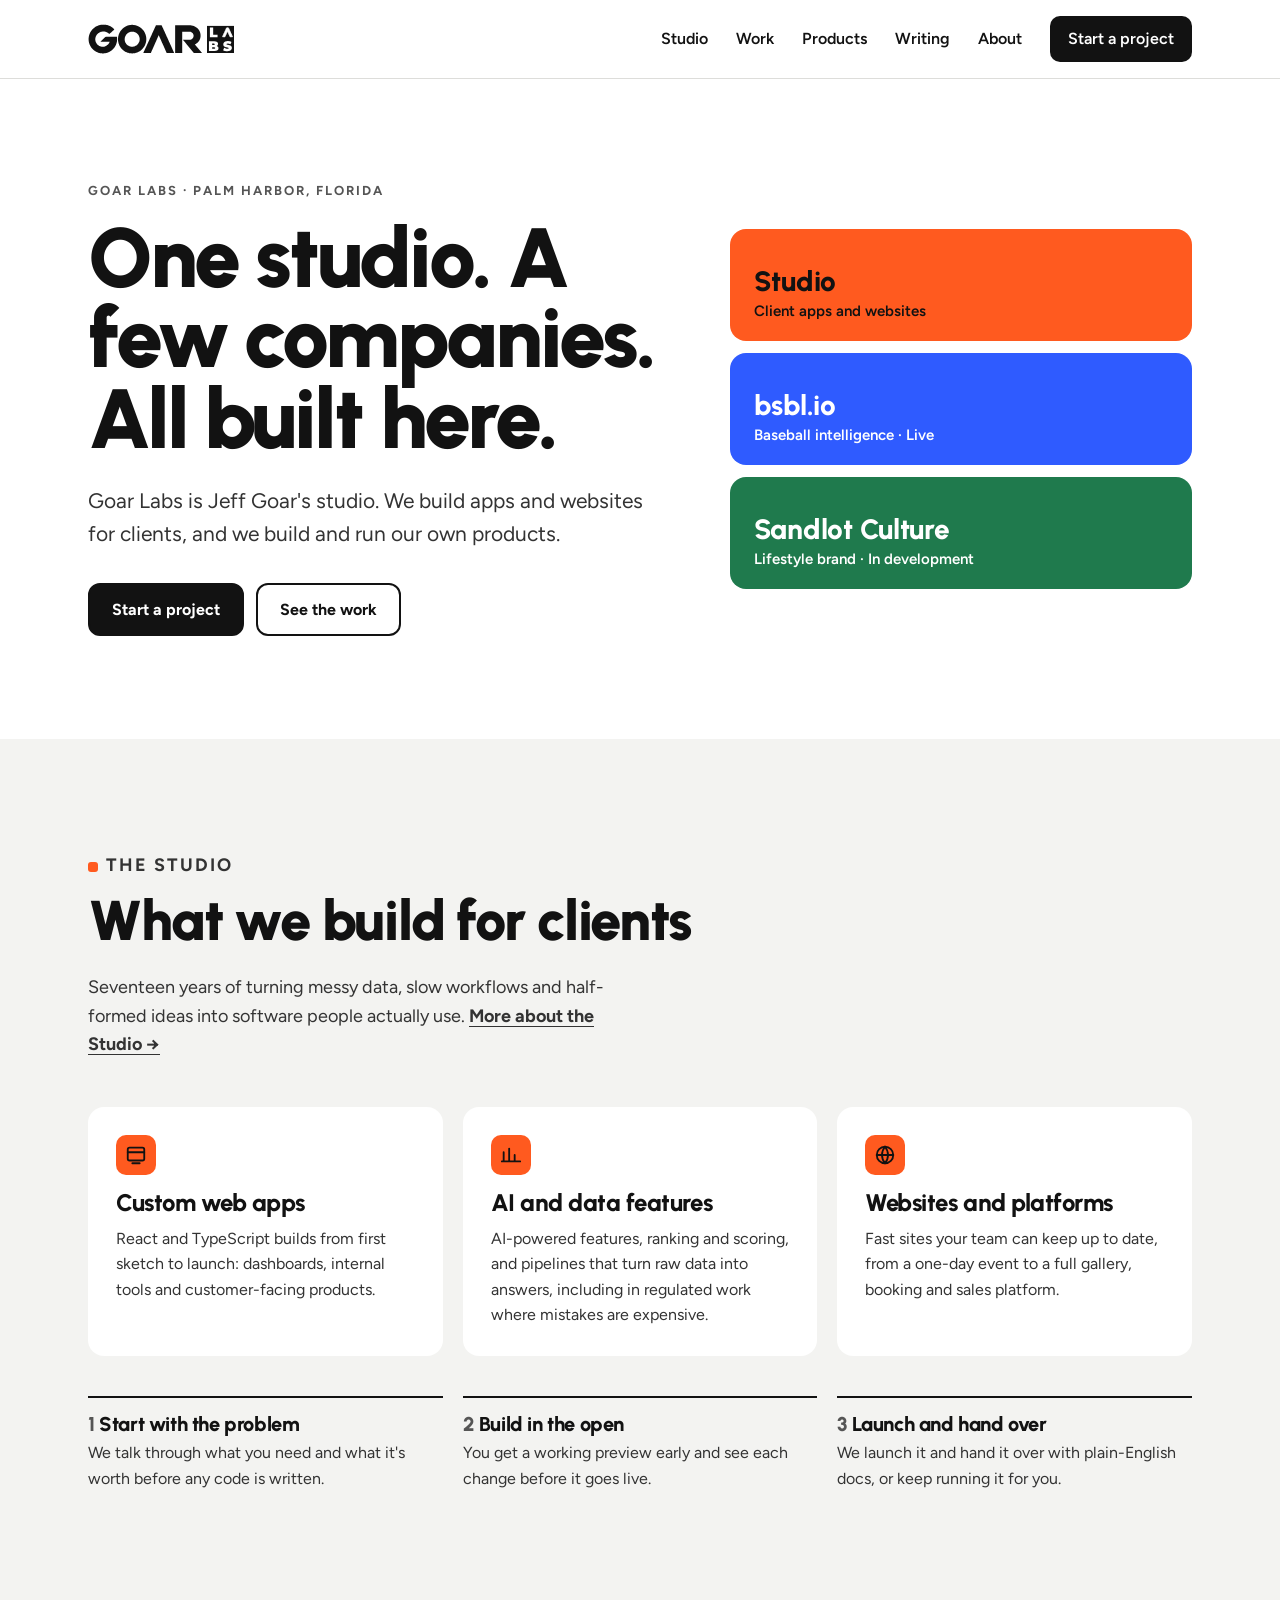
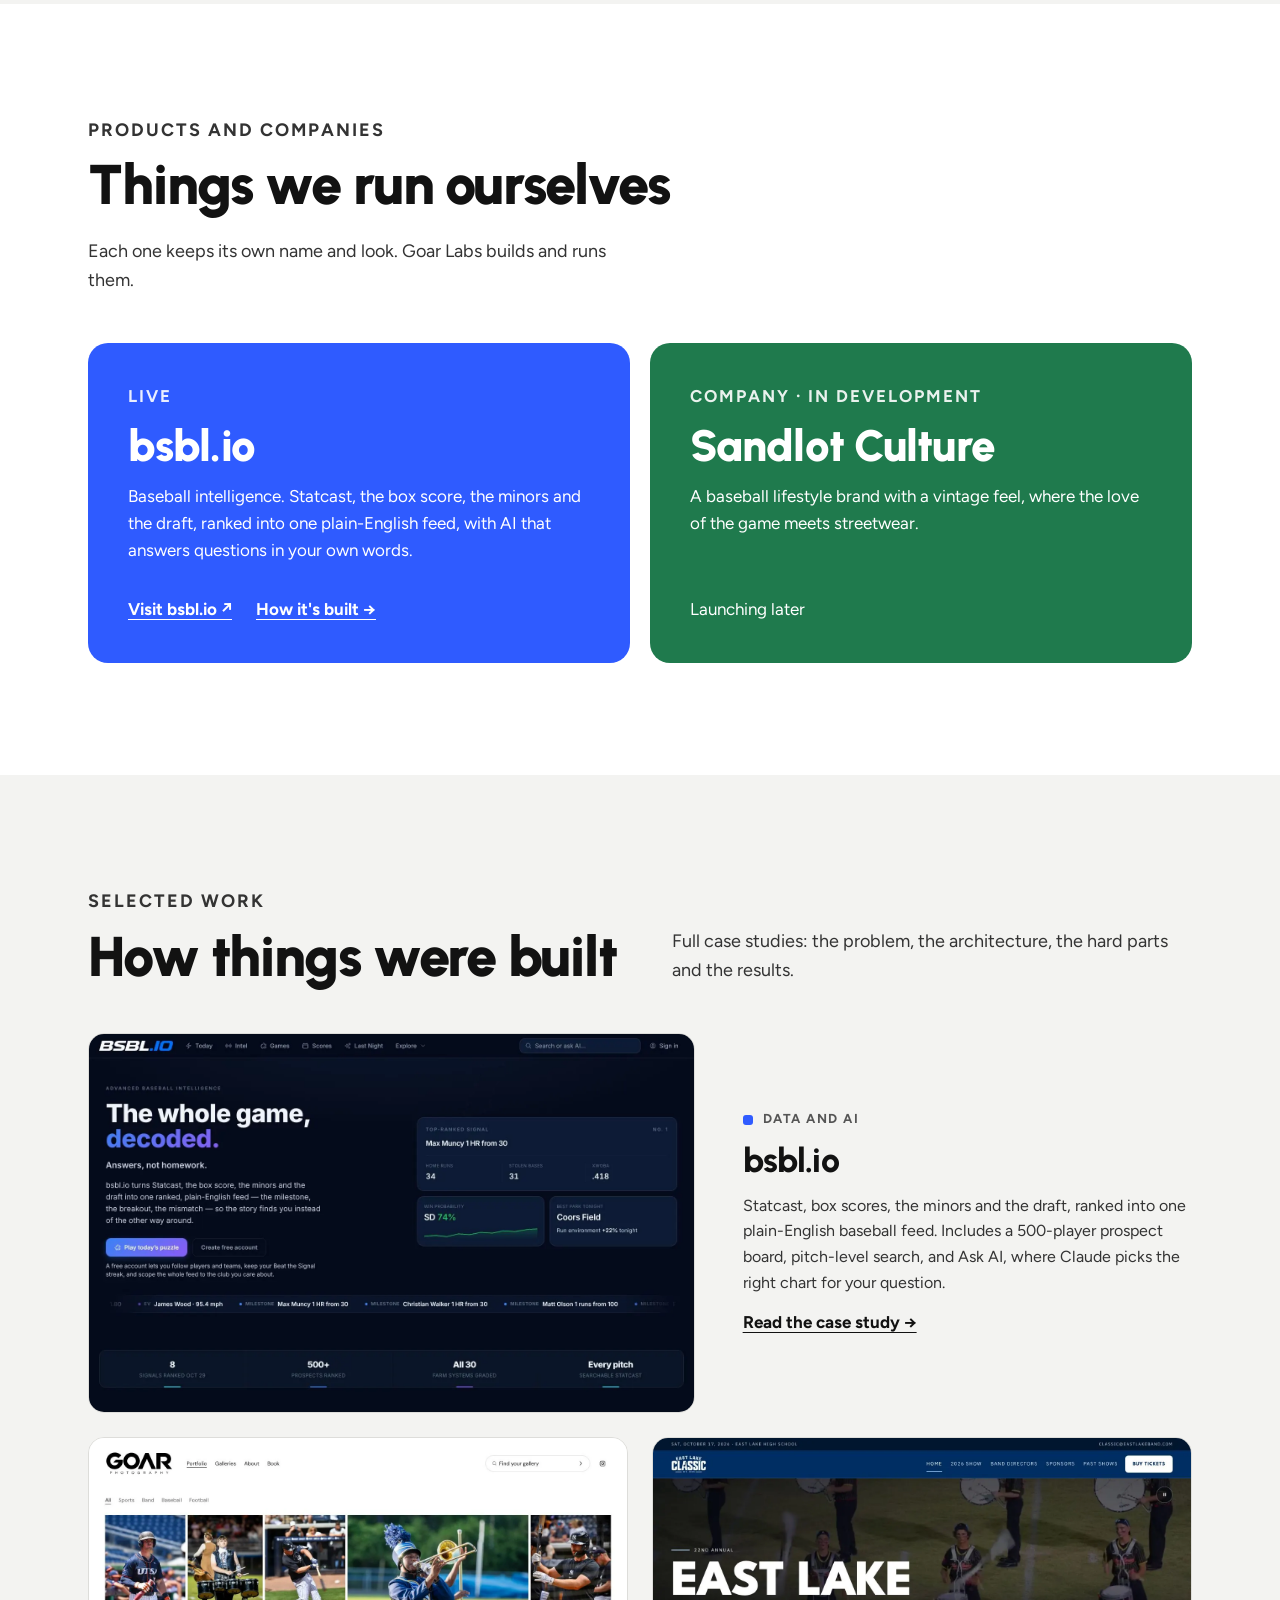
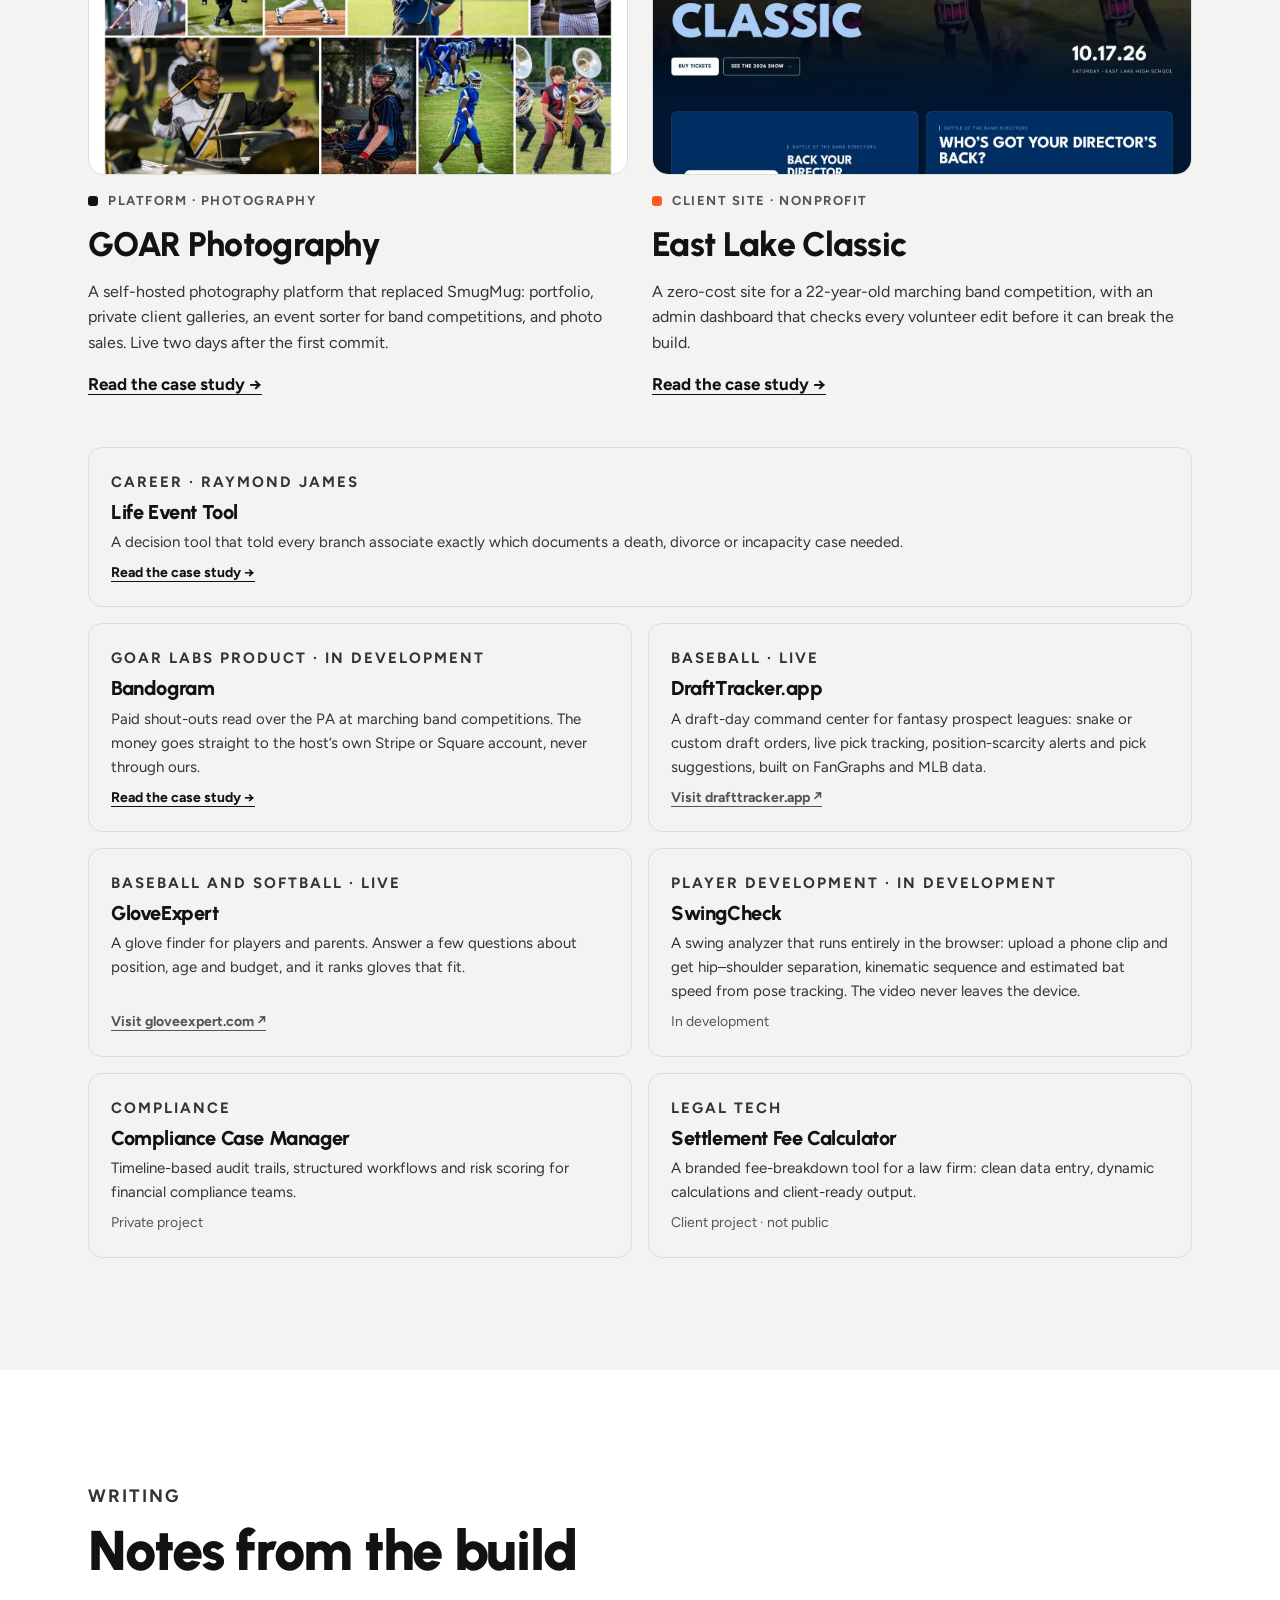
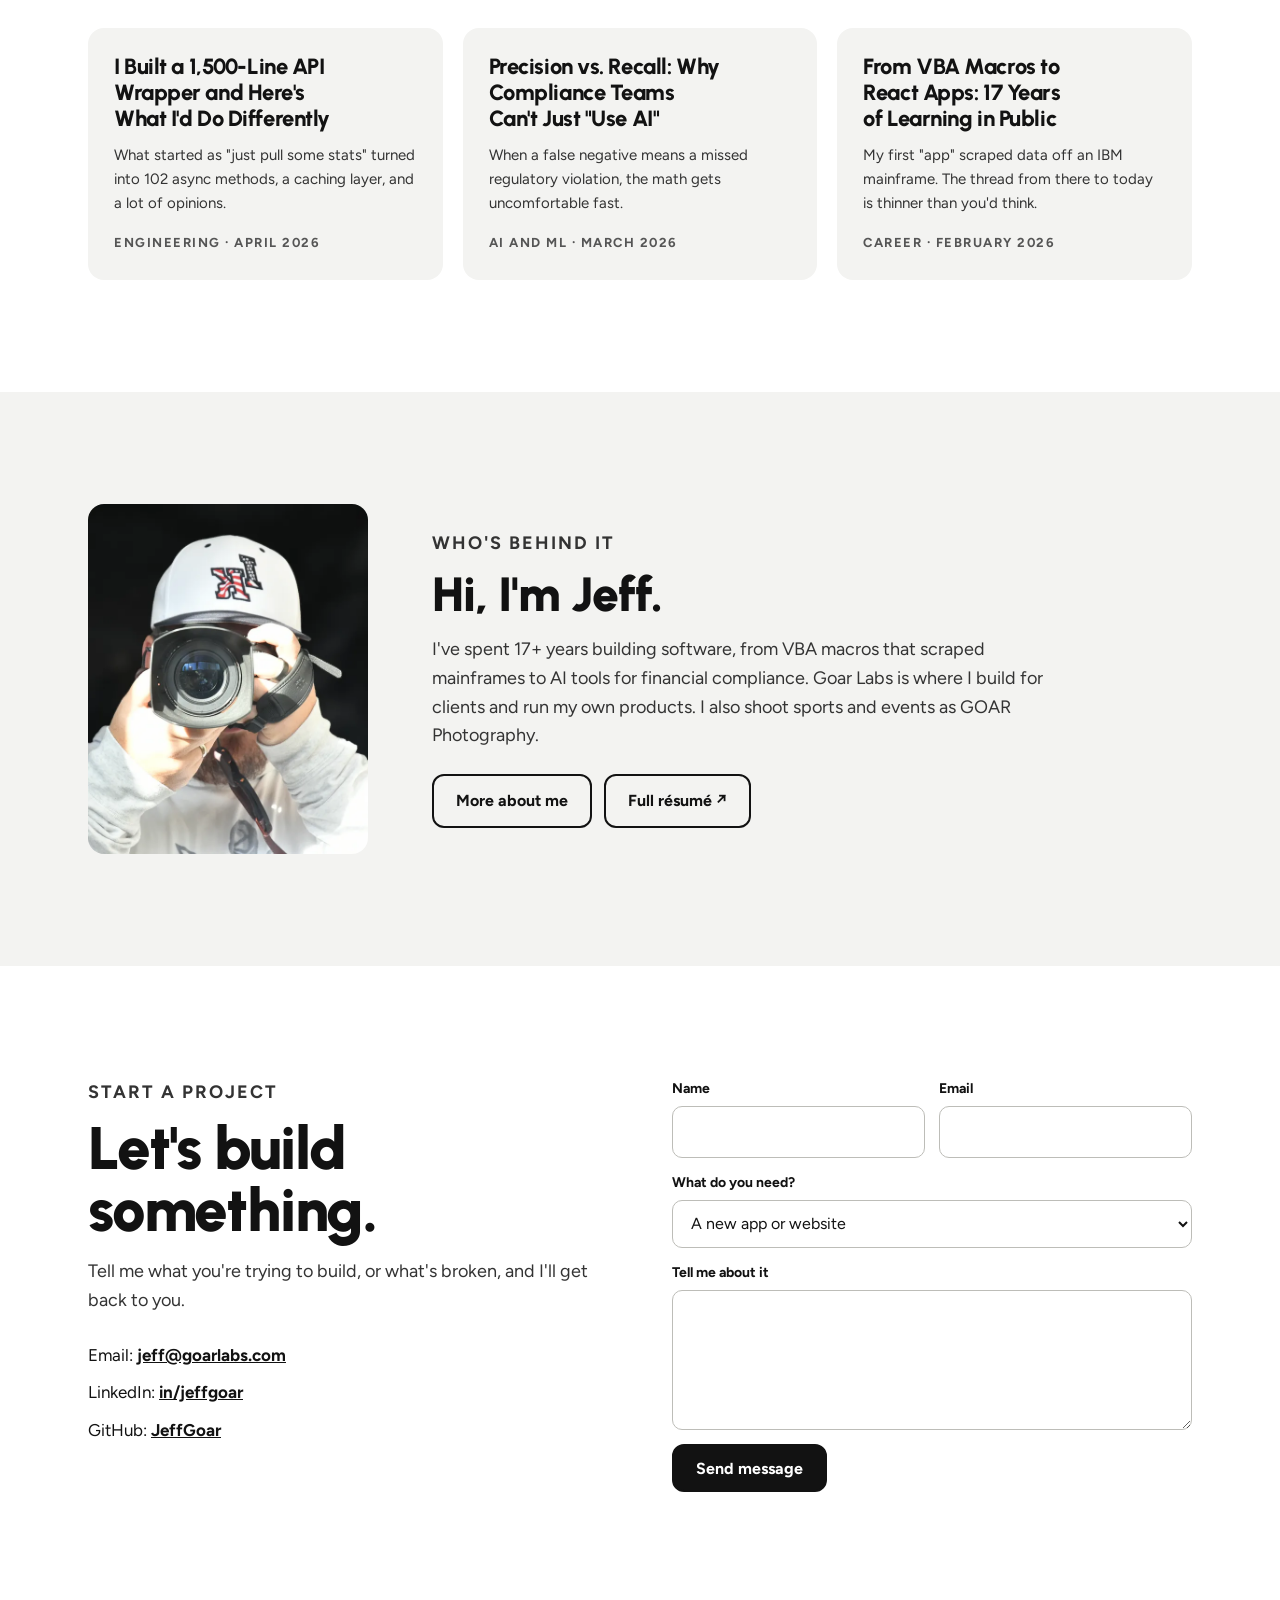
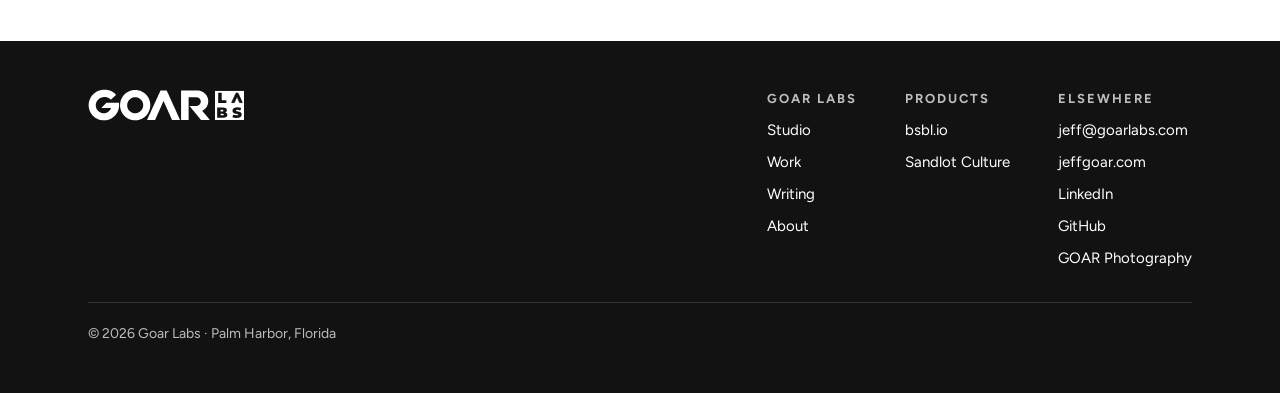
==== commit a9f62029: "About is the studio and its founder; drop the Web toys card Goar Labs is the business and jeffgoar.c" ====
--- a/index.html
+++ b/index.html
@@ -29,12 +29,14 @@
 <script type="application/ld+json">
 {"@context":"https://schema.org","@type":"Organization","name":"Goar Labs","url":"https://goarlabs.com/","logo":"https://goarlabs.com/assets/brand/icon-512.png","founder":{"@type":"Person","name":"Jeff Goar","url":"https://www.jeffgoar.com/"},"email":"jeff@goarlabs.com","address":{"@type":"PostalAddress","addressLocality":"Palm Harbor","addressRegion":"FL","addressCountry":"US"},"sameAs":["https://www.linkedin.com/in/jeffgoar/","https://github.com/JeffGoar"]}
 </script>
+<script src="/assets/site.js" defer></script>
 </head>
 <body>
 <a class="skip-link" href="#main">Skip to content</a>
 <header class="site-header"><div class="wrap">
   <a class="brand" href="/" aria-label="Goar Labs home"><img src="/assets/brand/goar-labs-logo.svg" alt="Goar Labs" width="148" height="30"></a>
-  <nav class="site-nav" aria-label="Main"><a href="/studio/">Studio</a><a href="/#work">Work</a><a href="/#products">Products</a><a href="/#writing">Writing</a><a href="/about.html">About</a><a class="nav-cta" href="/#contact">Start a project</a></nav>
+  <button class="nav-toggle" type="button" aria-expanded="false" aria-controls="site-nav" hidden><span class="nav-toggle-label">Menu</span><span class="nav-toggle-icon" aria-hidden="true"></span></button>
+  <nav class="site-nav" id="site-nav" aria-label="Main"><a href="/studio/">Studio</a><a href="/#work">Work</a><a href="/#products">Products</a><a href="/#writing">Writing</a><a href="/about">About</a><a class="nav-cta" href="/#contact">Start a project</a></nav>
 </div></header>
 
 <main id="main">
@@ -97,7 +99,7 @@
         <p class="eyebrow">Live</p>
         <h3>bsbl.io</h3>
         <p>Baseball intelligence. Statcast, the box score, the minors and the draft, ranked into one plain-English feed, with AI that answers questions in your own words.</p>
-        <div class="venture-links"><a href="https://bsbl.io" target="_blank" rel="noopener">Visit bsbl.io ↗</a><a href="/work/bsbl-io.html">How it's built →</a></div>
+        <div class="venture-links"><a href="https://bsbl.io" target="_blank" rel="noopener">Visit bsbl.io ↗</a><a href="/work/bsbl-io">How it's built →</a></div>
       </div>
       <div class="venture venture-sandlot">
         <p class="eyebrow">Company · In development</p>
@@ -116,7 +118,7 @@
       <p>Full case studies: the problem, the architecture, the hard parts and the results.</p>
     </div>
     <div class="work-grid">
-      <a class="work-card featured" href="/work/bsbl-io.html">
+      <a class="work-card featured" href="/work/bsbl-io">
         <span class="work-shot"><img src="/assets/work/bsbl-io/home.webp" width="1440" height="900" alt="bsbl.io home page with the headline The whole game, decoded and a top-ranked signal card" loading="lazy"></span>
         <span style="display: flex; flex-direction: column; gap: 14px">
           <span class="work-meta"><span class="dot dot-bsbl"></span>Data and AI</span>
@@ -125,14 +127,14 @@
           <span class="text-link">Read the case study →</span>
         </span>
       </a>
-      <a class="work-card" href="/work/goar-photography.html">
+      <a class="work-card" href="/work/goar-photography">
         <span class="work-shot"><img src="/assets/work/goar-photography/home.webp" width="1440" height="900" alt="GOAR Photography portfolio grid of sports and marching band photos" loading="lazy"></span>
         <span class="work-meta"><span class="dot dot-ink"></span>Platform · Photography</span>
         <h3>GOAR Photography</h3>
         <p>A self-hosted photography platform that replaced SmugMug: portfolio, private client galleries, an event sorter for band competitions, and photo sales. Live two days after the first commit.</p>
         <span class="text-link">Read the case study →</span>
       </a>
-      <a class="work-card" href="/work/east-lake-classic.html">
+      <a class="work-card" href="/work/east-lake-classic">
         <span class="work-shot"><img src="/assets/work/east-lake-classic/home.webp" width="1440" height="900" alt="East Lake Classic home page with a marching band hero and the show date" loading="lazy"></span>
         <span class="work-meta"><span class="dot dot-studio"></span>Client site · Nonprofit</span>
         <h3>East Lake Classic</h3>
@@ -141,14 +143,13 @@
       </a>
     </div>
     <div class="mini-grid">
-      <a class="mini" href="/work/life-event-tool.html" style="text-decoration: none"><p class="eyebrow">Career · Raymond James</p><h3>Life Event Tool</h3><p>A decision tool that told every branch associate exactly which documents a death, divorce or incapacity case needed.</p><span class="status text-link" style="color: var(--ink)">Read the case study →</span></a>
-      <a class="mini" href="/work/bandogram.html" style="text-decoration: none"><p class="eyebrow">Goar Labs product · In development</p><h3>Bandogram</h3><p>Paid shout-outs read over the PA at marching band competitions. The money goes straight to the host’s own Stripe or Square account, never through ours.</p><span class="status text-link" style="color: var(--ink)">Read the case study →</span></a>
+      <a class="mini mini-wide" href="/work/life-event-tool" style="text-decoration: none"><p class="eyebrow">Career · Raymond James</p><h3>Life Event Tool</h3><p>A decision tool that told every branch associate exactly which documents a death, divorce or incapacity case needed.</p><span class="status text-link" style="color: var(--ink)">Read the case study →</span></a>
+      <a class="mini" href="/work/bandogram" style="text-decoration: none"><p class="eyebrow">Goar Labs product · In development</p><h3>Bandogram</h3><p>Paid shout-outs read over the PA at marching band competitions. The money goes straight to the host’s own Stripe or Square account, never through ours.</p><span class="status text-link" style="color: var(--ink)">Read the case study →</span></a>
       <div class="mini"><p class="eyebrow">Baseball · Live</p><h3>DraftTracker.app</h3><p>A draft-day command center for fantasy prospect leagues: snake or custom draft orders, live pick tracking, position-scarcity alerts and pick suggestions, built on FanGraphs and MLB data.</p><a class="status text-link" href="https://drafttracker.app" target="_blank" rel="noopener">Visit drafttracker.app ↗</a></div>
       <div class="mini"><p class="eyebrow">Baseball and softball · Live</p><h3>GloveExpert</h3><p>A glove finder for players and parents. Answer a few questions about position, age and budget, and it ranks gloves that fit.</p><a class="status text-link" href="https://gloveexpert.com" target="_blank" rel="noopener">Visit gloveexpert.com ↗</a></div>
       <div class="mini"><p class="eyebrow">Player development · In development</p><h3>SwingCheck</h3><p>A swing analyzer that runs entirely in the browser: upload a phone clip and get hip–shoulder separation, kinematic sequence and estimated bat speed from pose tracking. The video never leaves the device.</p><span class="status">In development</span></div>
       <div class="mini"><p class="eyebrow">Compliance</p><h3>Compliance Case Manager</h3><p>Timeline-based audit trails, structured workflows and risk scoring for financial compliance teams.</p><span class="status">Private project</span></div>
       <div class="mini"><p class="eyebrow">Legal tech</p><h3>Settlement Fee Calculator</h3><p>A branded fee-breakdown tool for a law firm: clean data entry, dynamic calculations and client-ready output.</p><span class="status">Client project · not public</span></div>
-      <div class="mini"><p class="eyebrow">Just for fun</p><h3>Web toys</h3><p>A D&amp;D Vicious Mockery insult generator, Pub Trivia Bites and a Dad Jokes app.</p><a class="status text-link" href="https://jeffgoar.com/viciousmockery/" target="_blank" rel="noopener">Try Vicious Mockery ↗</a></div>
     </div>
   </div>
 </section>
@@ -159,9 +160,9 @@
       <div><p class="eyebrow">Writing</p><h2 style="margin-top: 12px">Notes from the build</h2></div>
     </div>
     <div class="post-grid">
-      <a class="post" href="/writing/api-wrapper.html" style="background: var(--panel)"><h3>I Built a 1,500-Line API Wrapper and Here's What I'd Do Differently</h3><p>What started as "just pull some stats" turned into 102 async methods, a caching layer, and a lot of opinions.</p><span class="work-meta">Engineering · April 2026</span></a>
-      <a class="post" href="/writing/precision-vs-recall.html" style="background: var(--panel)"><h3>Precision vs. Recall: Why Compliance Teams Can't Just "Use AI"</h3><p>When a false negative means a missed regulatory violation, the math gets uncomfortable fast.</p><span class="work-meta">AI and ML · March 2026</span></a>
-      <a class="post" href="/writing/vba-to-react.html" style="background: var(--panel)"><h3>From VBA Macros to React Apps: 17 Years of Learning in Public</h3><p>My first "app" scraped data off an IBM mainframe. The thread from there to today is thinner than you'd think.</p><span class="work-meta">Career · February 2026</span></a>
+      <a class="post" href="/writing/api-wrapper" style="background: var(--panel)"><h3>I Built a 1,500-Line API Wrapper and Here's What I'd Do Differently</h3><p>What started as "just pull some stats" turned into 102 async methods, a caching layer, and a lot of opinions.</p><span class="work-meta">Engineering · April 2026</span></a>
+      <a class="post" href="/writing/precision-vs-recall" style="background: var(--panel)"><h3>Precision vs. Recall: Why Compliance Teams Can't Just "Use AI"</h3><p>When a false negative means a missed regulatory violation, the math gets uncomfortable fast.</p><span class="work-meta">AI and ML · March 2026</span></a>
+      <a class="post" href="/writing/vba-to-react" style="background: var(--panel)"><h3>From VBA Macros to React Apps: 17 Years of Learning in Public</h3><p>My first "app" scraped data off an IBM mainframe. The thread from there to today is thinner than you'd think.</p><span class="work-meta">Career · February 2026</span></a>
     </div>
   </div>
 </section>
@@ -173,7 +174,7 @@
       <p class="eyebrow">Who's behind it</p>
       <h2 style="margin-top: 12px">Hi, I'm Jeff.</h2>
       <p>I've spent 17+ years building software, from VBA macros that scraped mainframes to AI tools for financial compliance. Goar Labs is where I build for clients and run my own products. I also shoot sports and events as GOAR Photography.</p>
-      <div class="btn-row"><a class="btn btn-secondary" href="/about.html">More about me</a><a class="btn btn-secondary" href="https://www.jeffgoar.com/#experience" target="_blank" rel="noopener">Full résumé ↗</a></div>
+      <div class="btn-row"><a class="btn btn-secondary" href="/about">More about me</a><a class="btn btn-secondary" href="https://www.jeffgoar.com/#experience" target="_blank" rel="noopener">Full résumé ↗</a></div>
     </div>
   </div>
 </section>
@@ -210,9 +211,9 @@
 <footer class="site-footer"><div class="wrap">
   <a href="/" aria-label="Goar Labs home"><img src="/assets/brand/goar-labs-logo-white.svg" alt="Goar Labs" width="158" height="32"></a>
   <div class="footer-cols">
-    <div><b>Goar Labs</b><a href="/studio/">Studio</a><a href="/#work">Work</a><a href="/#writing">Writing</a><a href="/about.html">About</a></div>
+    <div><b>Goar Labs</b><a href="/studio/">Studio</a><a href="/#work">Work</a><a href="/#writing">Writing</a><a href="/about">About</a></div>
     <div><b>Products</b><a href="https://bsbl.io" target="_blank" rel="noopener">bsbl.io</a><span>Sandlot Culture</span></div>
-    <div><b>Elsewhere</b><a href="mailto:jeff@goarlabs.com">jeff@goarlabs.com</a><a href="https://www.linkedin.com/in/jeffgoar/" target="_blank" rel="noopener">LinkedIn</a><a href="https://github.com/JeffGoar" target="_blank" rel="noopener">GitHub</a><a href="https://goarphotography.com" target="_blank" rel="noopener">GOAR Photography</a></div>
+    <div><b>Elsewhere</b><a href="mailto:jeff@goarlabs.com">jeff@goarlabs.com</a><a href="https://www.jeffgoar.com/" target="_blank" rel="noopener">jeffgoar.com</a><a href="https://www.linkedin.com/in/jeffgoar/" target="_blank" rel="noopener">LinkedIn</a><a href="https://github.com/JeffGoar" target="_blank" rel="noopener">GitHub</a><a href="https://goarphotography.com" target="_blank" rel="noopener">GOAR Photography</a></div>
   </div>
   <p class="footer-base">© 2026 Goar Labs · Palm Harbor, Florida</p>
 </div></footer>
--- a/assets/site.css
+++ b/assets/site.css
@@ -32,6 +32,7 @@
 .site-nav a[aria-current="page"] { text-decoration: underline; text-underline-offset: 6px; text-decoration-thickness: 2px; }
 .site-nav .nav-cta { background: var(--ink); color: var(--paper); padding: 10px 18px; border-radius: 10px; }
 .site-nav .nav-cta:hover { background: #333; color: var(--paper); }
+.nav-toggle { display: none; }
 
 /* Buttons */
 .btn { display: inline-flex; align-items: center; justify-content: center; gap: 8px; min-height: 48px; padding: 12px 22px; border-radius: 12px; font-family: var(--body); font-size: 16px; font-weight: 700; text-decoration: none; border: 2px solid var(--ink); cursor: pointer; transition: background 0.2s, color 0.2s, transform 0.2s; }
@@ -230,6 +231,25 @@
   .hero-tiles .tile { min-height: 88px; }
   .tile b { font-size: 24px; }
 }
+/* Phone menu (assets/site.js adds .has-menu; without it the links wrap as above) */
+@media (max-width: 820px) {
+  .site-header.has-menu .wrap { position: relative; flex-wrap: nowrap; padding-block: 12px; }
+  .site-header.has-menu .nav-toggle { display: inline-flex; align-items: center; gap: 10px; min-height: 44px; padding: 0 14px; margin-right: -6px; border: 1px solid var(--line); border-radius: 10px; background: var(--paper); color: var(--ink); font: 600 16px/1 var(--body); cursor: pointer; }
+  .site-header.has-menu .nav-toggle:hover { border-color: var(--ink); }
+  .nav-toggle-icon, .nav-toggle-icon::before, .nav-toggle-icon::after { display: block; width: 18px; height: 2px; border-radius: 2px; background: currentColor; }
+  .nav-toggle-icon { position: relative; }
+  .nav-toggle-icon::before, .nav-toggle-icon::after { content: ''; position: absolute; left: 0; transition: transform .2s ease; }
+  .nav-toggle-icon::before { top: -6px; }
+  .nav-toggle-icon::after { top: 6px; }
+  .site-header.is-open .nav-toggle-icon { background: transparent; }
+  .site-header.is-open .nav-toggle-icon::before { transform: translateY(6px) rotate(45deg); }
+  .site-header.is-open .nav-toggle-icon::after { transform: translateY(-6px) rotate(-45deg); }
+  .site-header.has-menu .site-nav { display: none; position: absolute; top: 100%; left: 0; right: 0; width: auto; flex-direction: column; align-items: stretch; gap: 0; padding: 4px var(--gutter) 20px; background: var(--paper); border-bottom: 1px solid var(--line); box-shadow: 0 18px 30px rgba(18, 18, 18, 0.08); max-height: calc(100vh - 70px); overflow-y: auto; }
+  .site-header.has-menu.is-open .site-nav { display: flex; }
+  .site-header.has-menu .site-nav a { padding: 14px 0; font-size: 18px; border-bottom: 1px solid var(--line); }
+  .site-header.has-menu .site-nav a[aria-current="page"] { text-underline-offset: 6px; }
+  .site-header.has-menu .site-nav .nav-cta { margin: 18px 0 0; padding: 14px 18px; text-align: center; border-bottom: 0; }
+}
 @media (prefers-reduced-motion: reduce) {
   html { scroll-behavior: auto; }
   *, *::before, *::after { transition: none !important; }
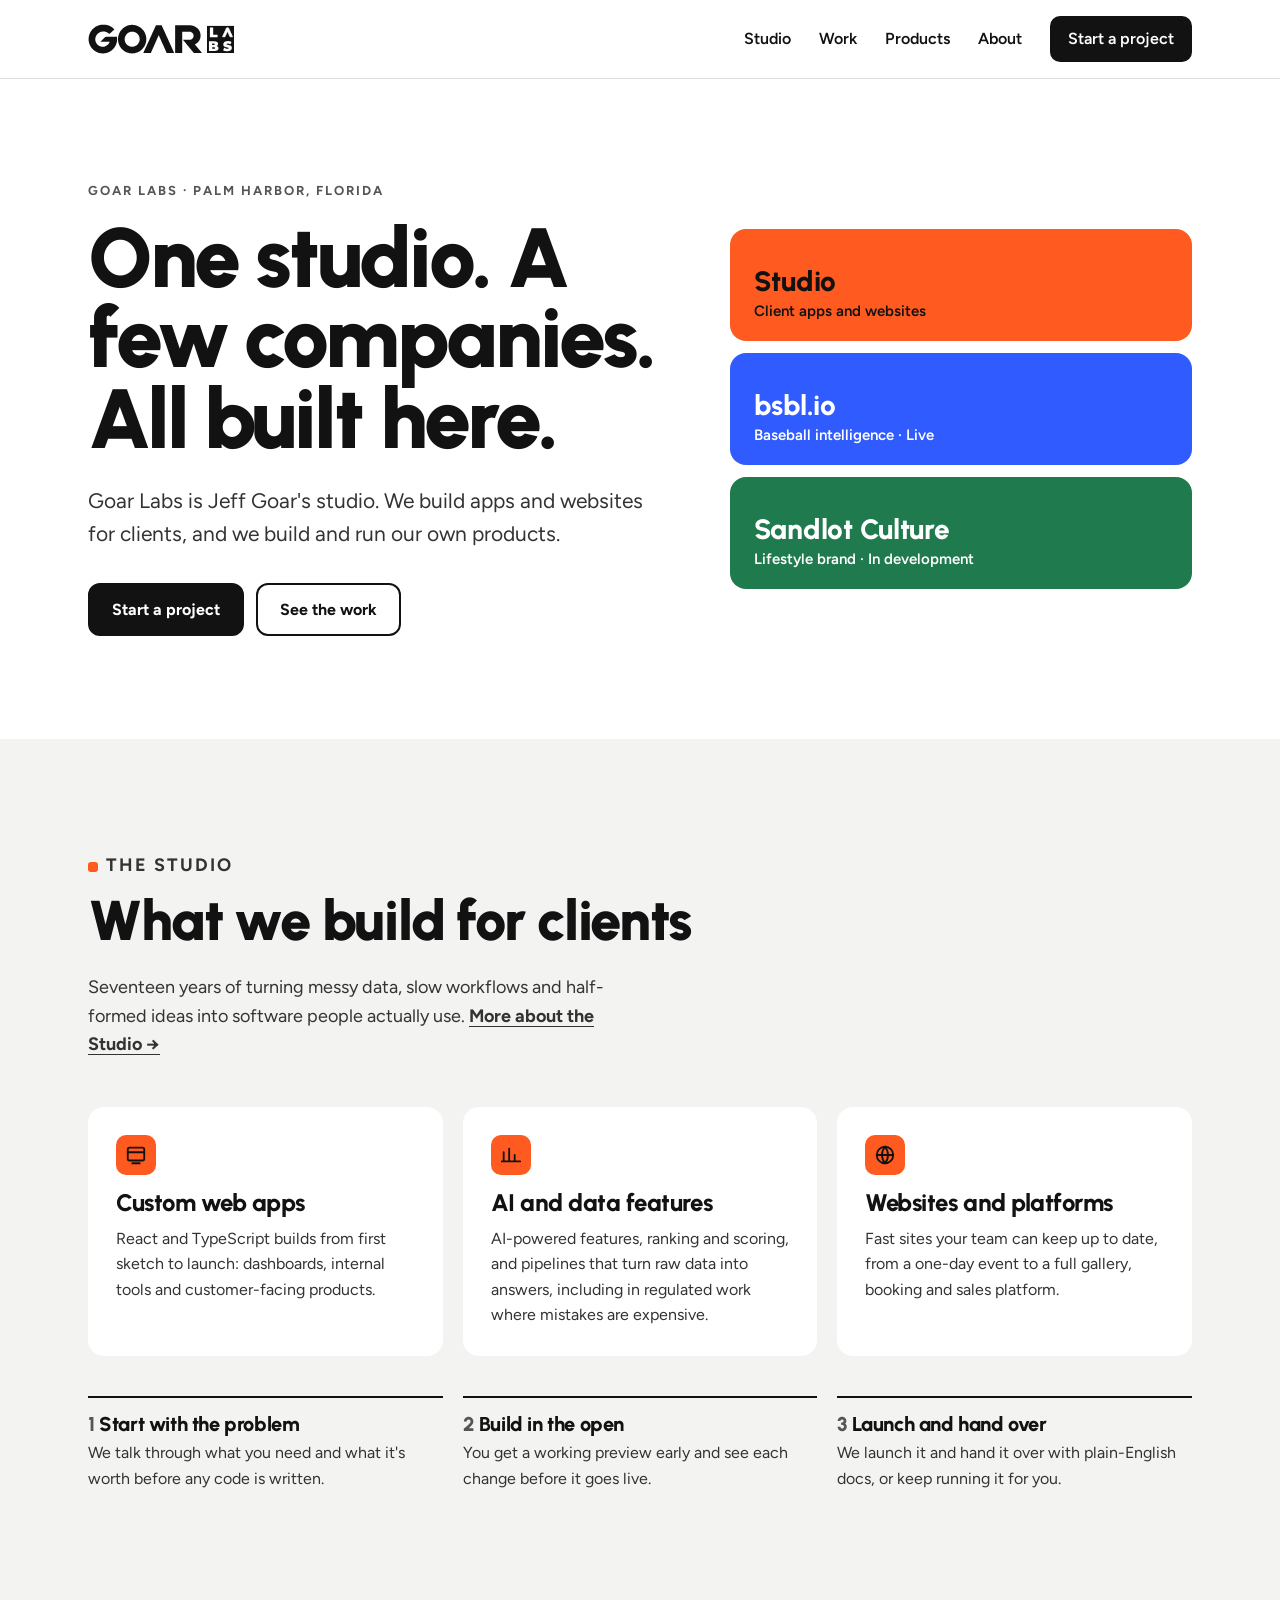
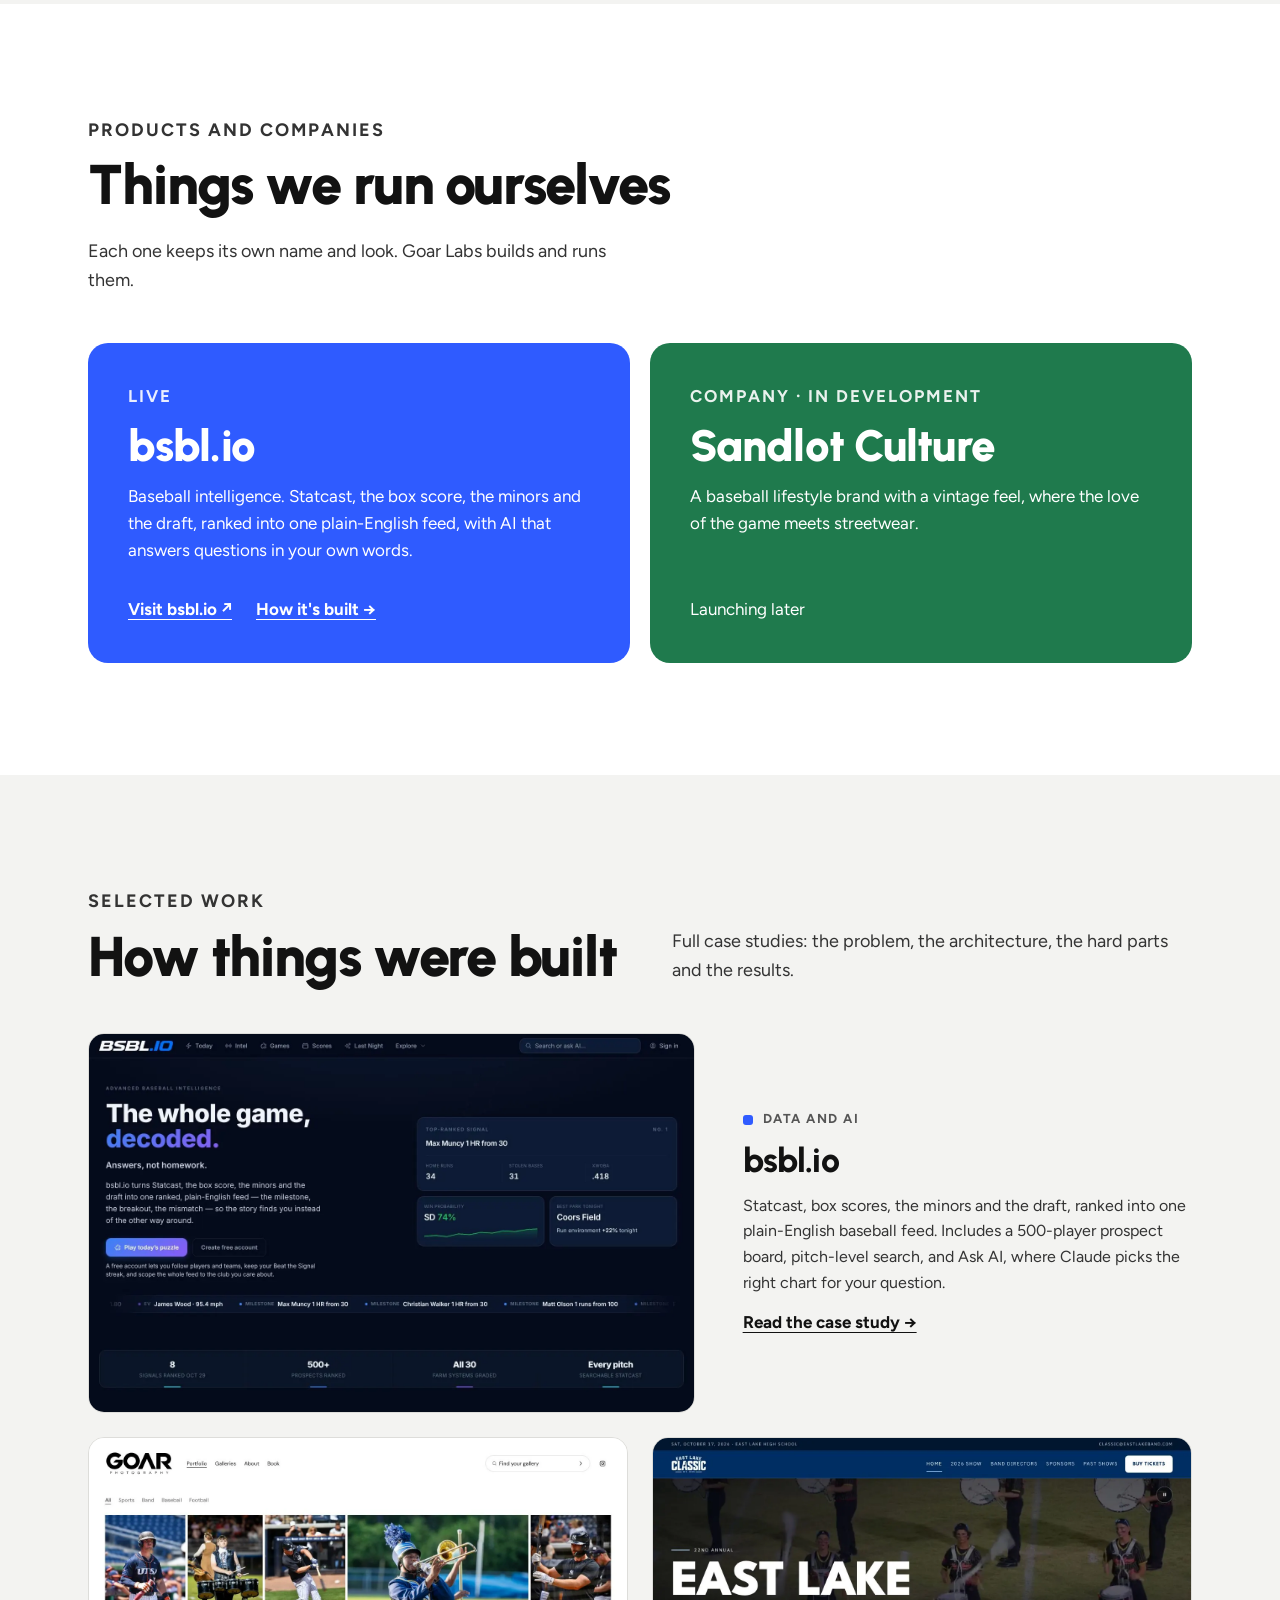
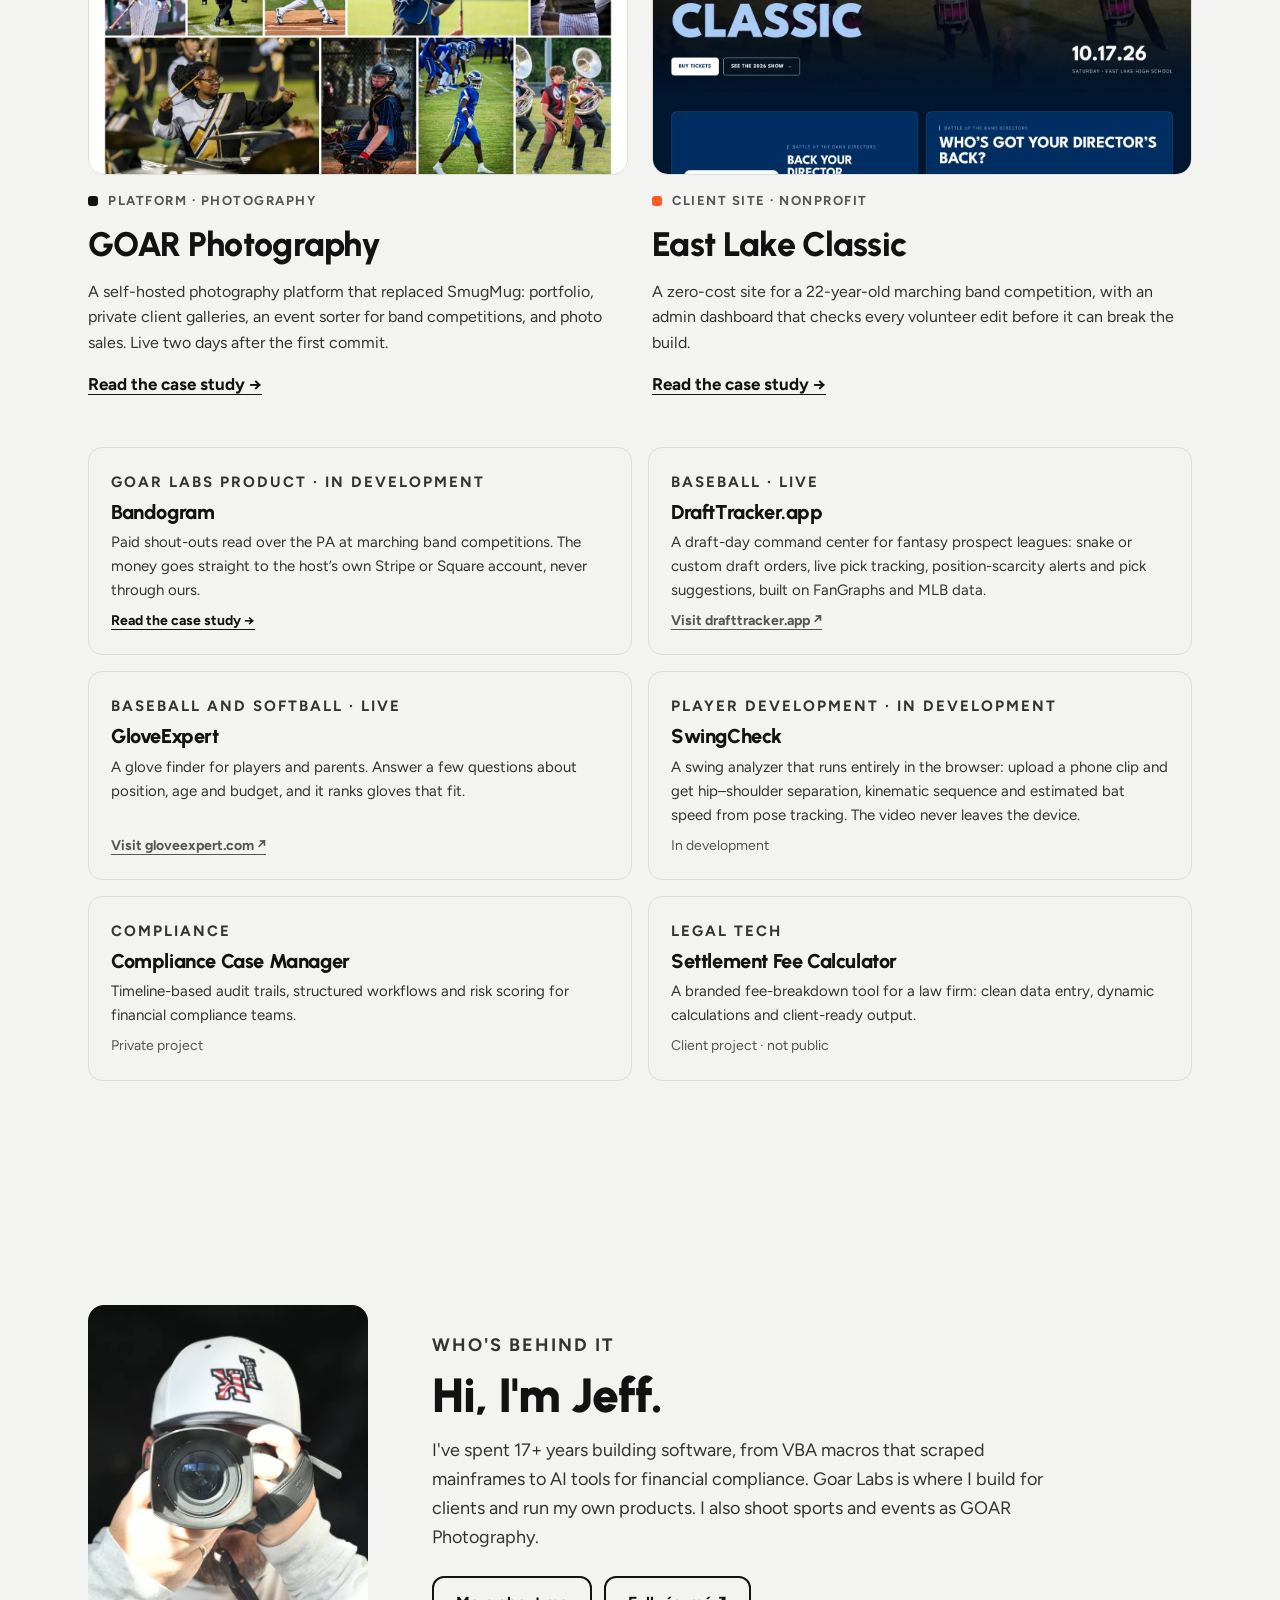
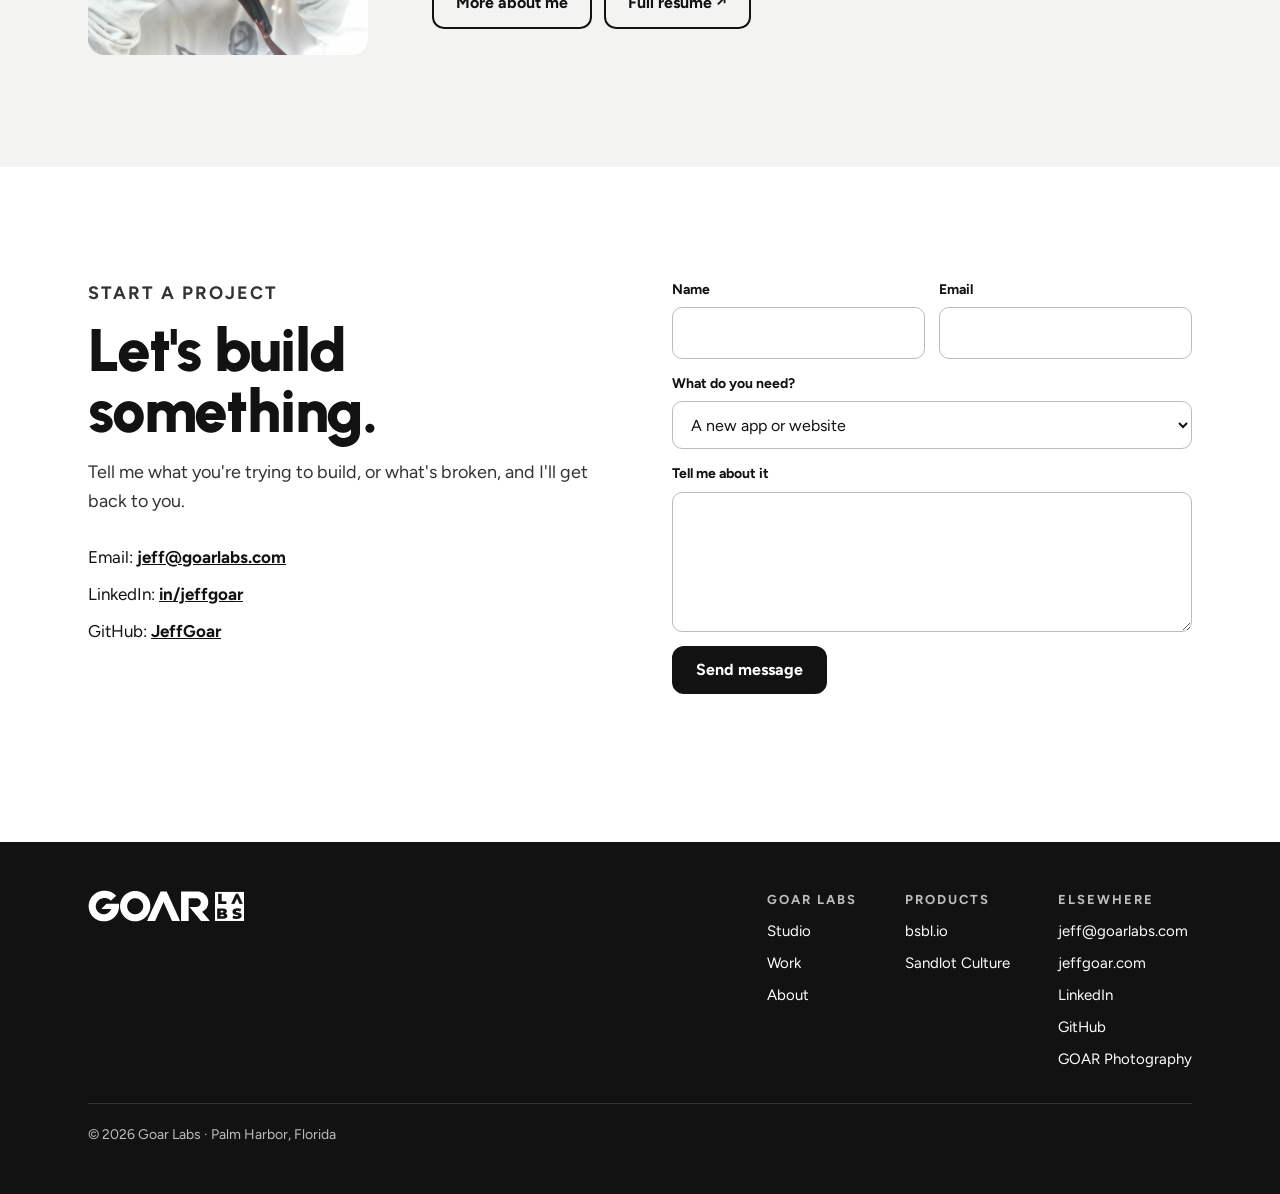
==== commit e8882d9d: "Move the essays and the Life Event Tool to jeffgoar.com Goar Labs is the business; jeffgoar.com is J" ====
--- a/index.html
+++ b/index.html
@@ -36,7 +36,7 @@
 <header class="site-header"><div class="wrap">
   <a class="brand" href="/" aria-label="Goar Labs home"><img src="/assets/brand/goar-labs-logo.svg" alt="Goar Labs" width="148" height="30"></a>
   <button class="nav-toggle" type="button" aria-expanded="false" aria-controls="site-nav" hidden><span class="nav-toggle-label">Menu</span><span class="nav-toggle-icon" aria-hidden="true"></span></button>
-  <nav class="site-nav" id="site-nav" aria-label="Main"><a href="/studio/">Studio</a><a href="/#work">Work</a><a href="/#products">Products</a><a href="/#writing">Writing</a><a href="/about">About</a><a class="nav-cta" href="/#contact">Start a project</a></nav>
+  <nav class="site-nav" id="site-nav" aria-label="Main"><a href="/studio/">Studio</a><a href="/#work">Work</a><a href="/#products">Products</a><a href="/about">About</a><a class="nav-cta" href="/#contact">Start a project</a></nav>
 </div></header>
 
 <main id="main">
@@ -143,26 +143,12 @@
       </a>
     </div>
     <div class="mini-grid">
-      <a class="mini mini-wide" href="/work/life-event-tool" style="text-decoration: none"><p class="eyebrow">Career · Raymond James</p><h3>Life Event Tool</h3><p>A decision tool that told every branch associate exactly which documents a death, divorce or incapacity case needed.</p><span class="status text-link" style="color: var(--ink)">Read the case study →</span></a>
       <a class="mini" href="/work/bandogram" style="text-decoration: none"><p class="eyebrow">Goar Labs product · In development</p><h3>Bandogram</h3><p>Paid shout-outs read over the PA at marching band competitions. The money goes straight to the host’s own Stripe or Square account, never through ours.</p><span class="status text-link" style="color: var(--ink)">Read the case study →</span></a>
       <div class="mini"><p class="eyebrow">Baseball · Live</p><h3>DraftTracker.app</h3><p>A draft-day command center for fantasy prospect leagues: snake or custom draft orders, live pick tracking, position-scarcity alerts and pick suggestions, built on FanGraphs and MLB data.</p><a class="status text-link" href="https://drafttracker.app" target="_blank" rel="noopener">Visit drafttracker.app ↗</a></div>
       <div class="mini"><p class="eyebrow">Baseball and softball · Live</p><h3>GloveExpert</h3><p>A glove finder for players and parents. Answer a few questions about position, age and budget, and it ranks gloves that fit.</p><a class="status text-link" href="https://gloveexpert.com" target="_blank" rel="noopener">Visit gloveexpert.com ↗</a></div>
       <div class="mini"><p class="eyebrow">Player development · In development</p><h3>SwingCheck</h3><p>A swing analyzer that runs entirely in the browser: upload a phone clip and get hip–shoulder separation, kinematic sequence and estimated bat speed from pose tracking. The video never leaves the device.</p><span class="status">In development</span></div>
       <div class="mini"><p class="eyebrow">Compliance</p><h3>Compliance Case Manager</h3><p>Timeline-based audit trails, structured workflows and risk scoring for financial compliance teams.</p><span class="status">Private project</span></div>
       <div class="mini"><p class="eyebrow">Legal tech</p><h3>Settlement Fee Calculator</h3><p>A branded fee-breakdown tool for a law firm: clean data entry, dynamic calculations and client-ready output.</p><span class="status">Client project · not public</span></div>
-    </div>
-  </div>
-</section>
-
-<section class="section" id="writing">
-  <div class="wrap">
-    <div class="section-head">
-      <div><p class="eyebrow">Writing</p><h2 style="margin-top: 12px">Notes from the build</h2></div>
-    </div>
-    <div class="post-grid">
-      <a class="post" href="/writing/api-wrapper" style="background: var(--panel)"><h3>I Built a 1,500-Line API Wrapper and Here's What I'd Do Differently</h3><p>What started as "just pull some stats" turned into 102 async methods, a caching layer, and a lot of opinions.</p><span class="work-meta">Engineering · April 2026</span></a>
-      <a class="post" href="/writing/precision-vs-recall" style="background: var(--panel)"><h3>Precision vs. Recall: Why Compliance Teams Can't Just "Use AI"</h3><p>When a false negative means a missed regulatory violation, the math gets uncomfortable fast.</p><span class="work-meta">AI and ML · March 2026</span></a>
-      <a class="post" href="/writing/vba-to-react" style="background: var(--panel)"><h3>From VBA Macros to React Apps: 17 Years of Learning in Public</h3><p>My first "app" scraped data off an IBM mainframe. The thread from there to today is thinner than you'd think.</p><span class="work-meta">Career · February 2026</span></a>
     </div>
   </div>
 </section>
@@ -211,7 +197,7 @@
 <footer class="site-footer"><div class="wrap">
   <a href="/" aria-label="Goar Labs home"><img src="/assets/brand/goar-labs-logo-white.svg" alt="Goar Labs" width="158" height="32"></a>
   <div class="footer-cols">
-    <div><b>Goar Labs</b><a href="/studio/">Studio</a><a href="/#work">Work</a><a href="/#writing">Writing</a><a href="/about">About</a></div>
+    <div><b>Goar Labs</b><a href="/studio/">Studio</a><a href="/#work">Work</a><a href="/about">About</a></div>
     <div><b>Products</b><a href="https://bsbl.io" target="_blank" rel="noopener">bsbl.io</a><span>Sandlot Culture</span></div>
     <div><b>Elsewhere</b><a href="mailto:jeff@goarlabs.com">jeff@goarlabs.com</a><a href="https://www.jeffgoar.com/" target="_blank" rel="noopener">jeffgoar.com</a><a href="https://www.linkedin.com/in/jeffgoar/" target="_blank" rel="noopener">LinkedIn</a><a href="https://github.com/JeffGoar" target="_blank" rel="noopener">GitHub</a><a href="https://goarphotography.com" target="_blank" rel="noopener">GOAR Photography</a></div>
   </div>
